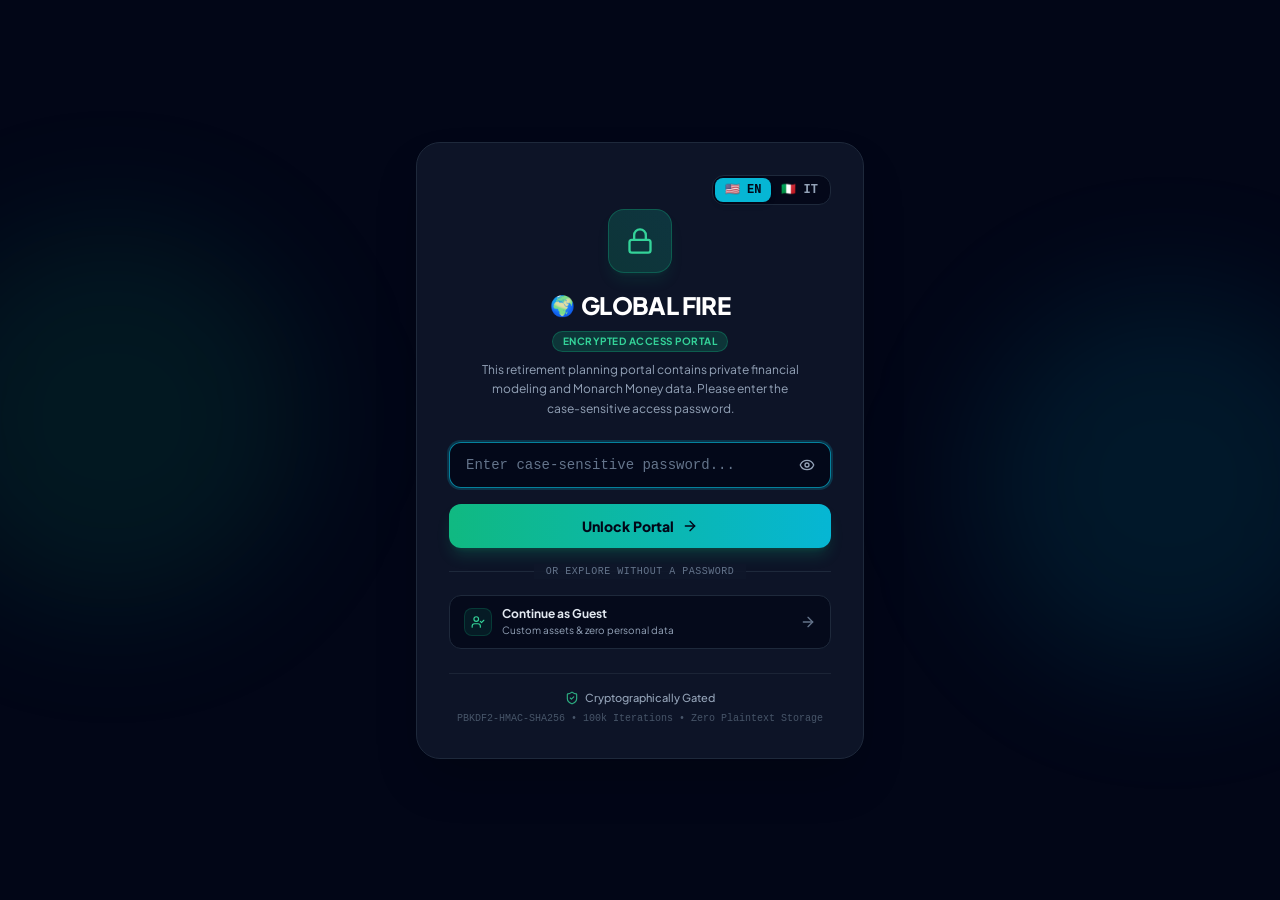
==== global-fire-planner/index.html @ 33c19754 "Deploy global-fire-planner/index.html via Antigravity" ====
<!doctype html>
<html lang="en" class="dark">
  <head>
    <meta charset="UTF-8" />
    <link rel="icon" type="image/svg+xml" href="data:image/svg+xml,<svg xmlns='http://www.w3.org/2000/svg' viewBox='0 0 100 100'><text y='.9em' font-size='90'>🌍</text></svg>" />
    <meta name="viewport" content="width=device-width, initial-scale=1.0" />
    <meta http-equiv="Cache-Control" content="no-cache, no-store, must-revalidate" />
    <meta http-equiv="Pragma" content="no-cache" />
    <meta http-equiv="Expires" content="0" />
    <title>Global FIRE | Planet-Wide Retirement Timelines</title>
    <link rel="preconnect" href="https://fonts.googleapis.com">
    <link rel="preconnect" href="https://fonts.gstatic.com" crossorigin>
    <link href="https://fonts.googleapis.com/css2?family=Plus+Jakarta+Sans:wght@300;400;500;600;700;800&family=JetBrains+Mono:wght@400;500;600;700&display=swap" rel="stylesheet">
    <script type="module" crossorigin src="./assets/index-DSMIREC6.js"></script>
    <link rel="stylesheet" crossorigin href="./assets/index-B-u3oQpK.css">
  </head>
  <body class="bg-slate-950 text-slate-100 min-h-screen selection:bg-emerald-500/30 selection:text-emerald-200">
    <div id="root"></div>
  </body>
</html>
---- global-fire-planner/assets/index-B-u3oQpK.css ----
*,:before,:after{--tw-border-spacing-x: 0;--tw-border-spacing-y: 0;--tw-translate-x: 0;--tw-translate-y: 0;--tw-rotate: 0;--tw-skew-x: 0;--tw-skew-y: 0;--tw-scale-x: 1;--tw-scale-y: 1;--tw-pan-x: ;--tw-pan-y: ;--tw-pinch-zoom: ;--tw-scroll-snap-strictness: proximity;--tw-gradient-from-position: ;--tw-gradient-via-position: ;--tw-gradient-to-position: ;--tw-ordinal: ;--tw-slashed-zero: ;--tw-numeric-figure: ;--tw-numeric-spacing: ;--tw-numeric-fraction: ;--tw-ring-inset: ;--tw-ring-offset-width: 0px;--tw-ring-offset-color: #fff;--tw-ring-color: rgb(59 130 246 / .5);--tw-ring-offset-shadow: 0 0 #0000;--tw-ring-shadow: 0 0 #0000;--tw-shadow: 0 0 #0000;--tw-shadow-colored: 0 0 #0000;--tw-blur: ;--tw-brightness: ;--tw-contrast: ;--tw-grayscale: ;--tw-hue-rotate: ;--tw-invert: ;--tw-saturate: ;--tw-sepia: ;--tw-drop-shadow: ;--tw-backdrop-blur: ;--tw-backdrop-brightness: ;--tw-backdrop-contrast: ;--tw-backdrop-grayscale: ;--tw-backdrop-hue-rotate: ;--tw-backdrop-invert: ;--tw-backdrop-opacity: ;--tw-backdrop-saturate: ;--tw-backdrop-sepia: ;--tw-contain-size: ;--tw-contain-layout: ;--tw-contain-paint: ;--tw-contain-style: }::backdrop{--tw-border-spacing-x: 0;--tw-border-spacing-y: 0;--tw-translate-x: 0;--tw-translate-y: 0;--tw-rotate: 0;--tw-skew-x: 0;--tw-skew-y: 0;--tw-scale-x: 1;--tw-scale-y: 1;--tw-pan-x: ;--tw-pan-y: ;--tw-pinch-zoom: ;--tw-scroll-snap-strictness: proximity;--tw-gradient-from-position: ;--tw-gradient-via-position: ;--tw-gradient-to-position: ;--tw-ordinal: ;--tw-slashed-zero: ;--tw-numeric-figure: ;--tw-numeric-spacing: ;--tw-numeric-fraction: ;--tw-ring-inset: ;--tw-ring-offset-width: 0px;--tw-ring-offset-color: #fff;--tw-ring-color: rgb(59 130 246 / .5);--tw-ring-offset-shadow: 0 0 #0000;--tw-ring-shadow: 0 0 #0000;--tw-shadow: 0 0 #0000;--tw-shadow-colored: 0 0 #0000;--tw-blur: ;--tw-brightness: ;--tw-contrast: ;--tw-grayscale: ;--tw-hue-rotate: ;--tw-invert: ;--tw-saturate: ;--tw-sepia: ;--tw-drop-shadow: ;--tw-backdrop-blur: ;--tw-backdrop-brightness: ;--tw-backdrop-contrast: ;--tw-backdrop-grayscale: ;--tw-backdrop-hue-rotate: ;--tw-backdrop-invert: ;--tw-backdrop-opacity: ;--tw-backdrop-saturate: ;--tw-backdrop-sepia: ;--tw-contain-size: ;--tw-contain-layout: ;--tw-contain-paint: ;--tw-contain-style: }*,:before,:after{box-sizing:border-box;border-width:0;border-style:solid;border-color:#e5e7eb}:before,:after{--tw-content: ""}html,:host{line-height:1.5;-webkit-text-size-adjust:100%;-moz-tab-size:4;-o-tab-size:4;tab-size:4;font-family:ui-sans-serif,system-ui,sans-serif,"Apple Color Emoji","Segoe UI Emoji",Segoe UI Symbol,"Noto Color Emoji";font-feature-settings:normal;font-variation-settings:normal;-webkit-tap-highlight-color:transparent}body{margin:0;line-height:inherit}hr{height:0;color:inherit;border-top-width:1px}abbr:where([title]){-webkit-text-decoration:underline dotted;text-decoration:underline dotted}h1,h2,h3,h4,h5,h6{font-size:inherit;font-weight:inherit}a{color:inherit;text-decoration:inherit}b,strong{font-weight:bolder}code,kbd,samp,pre{font-family:ui-monospace,SFMono-Regular,Menlo,Monaco,Consolas,Liberation Mono,Courier New,monospace;font-feature-settings:normal;font-variation-settings:normal;font-size:1em}small{font-size:80%}sub,sup{font-size:75%;line-height:0;position:relative;vertical-align:baseline}sub{bottom:-.25em}sup{top:-.5em}table{text-indent:0;border-color:inherit;border-collapse:collapse}button,input,optgroup,select,textarea{font-family:inherit;font-feature-settings:inherit;font-variation-settings:inherit;font-size:100%;font-weight:inherit;line-height:inherit;letter-spacing:inherit;color:inherit;margin:0;padding:0}button,select{text-transform:none}button,input:where([type=button]),input:where([type=reset]),input:where([type=submit]){-webkit-appearance:button;background-color:transparent;background-image:none}:-moz-focusring{outline:auto}:-moz-ui-invalid{box-shadow:none}progress{vertical-align:baseline}::-webkit-inner-spin-button,::-webkit-outer-spin-button{height:auto}[type=search]{-webkit-appearance:textfield;outline-offset:-2px}::-webkit-search-decoration{-webkit-appearance:none}::-webkit-file-upload-button{-webkit-appearance:button;font:inherit}summary{display:list-item}blockquote,dl,dd,h1,h2,h3,h4,h5,h6,hr,figure,p,pre{margin:0}fieldset{margin:0;padding:0}legend{padding:0}ol,ul,menu{list-style:none;margin:0;padding:0}dialog{padding:0}textarea{resize:vertical}input::-moz-placeholder,textarea::-moz-placeholder{opacity:1;color:#9ca3af}input::placeholder,textarea::placeholder{opacity:1;color:#9ca3af}button,[role=button]{cursor:pointer}:disabled{cursor:default}img,svg,video,canvas,audio,iframe,embed,object{display:block;vertical-align:middle}img,video{max-width:100%;height:auto}[hidden]:where(:not([hidden=until-found])){display:none}.sr-only{position:absolute;width:1px;height:1px;padding:0;margin:-1px;overflow:hidden;clip:rect(0,0,0,0);white-space:nowrap;border-width:0}.pointer-events-none{pointer-events:none}.visible{visibility:visible}.static{position:static}.fixed{position:fixed}.absolute{position:absolute}.relative{position:relative}.sticky{position:sticky}.inset-0{top:0;right:0;bottom:0;left:0}.-left-20{left:-5rem}.-right-16{right:-4rem}.-right-20{right:-5rem}.-right-24{right:-6rem}.-top-16{top:-4rem}.-top-24{top:-6rem}.bottom-1\/4{bottom:25%}.bottom-3{bottom:.75rem}.left-0{left:0}.left-3{left:.75rem}.left-3\.5{left:.875rem}.right-0{right:0}.right-3{right:.75rem}.top-0{top:0}.top-1\/2{top:50%}.top-1\/4{top:25%}.top-3{top:.75rem}.top-full{top:100%}.z-10{z-index:10}.z-20{z-index:20}.z-30{z-index:30}.z-40{z-index:40}.z-50{z-index:50}.mx-auto{margin-left:auto;margin-right:auto}.my-0\.5{margin-top:.125rem;margin-bottom:.125rem}.my-2{margin-top:.5rem;margin-bottom:.5rem}.my-4{margin-top:1rem;margin-bottom:1rem}.my-auto{margin-top:auto;margin-bottom:auto}.-mt-3{margin-top:-.75rem}.mb-1{margin-bottom:.25rem}.mb-1\.5{margin-bottom:.375rem}.mb-2{margin-bottom:.5rem}.mb-2\.5{margin-bottom:.625rem}.mb-3{margin-bottom:.75rem}.mb-4{margin-bottom:1rem}.mb-5{margin-bottom:1.25rem}.mb-6{margin-bottom:1.5rem}.ml-0{margin-left:0}.ml-1{margin-left:.25rem}.ml-1\.5{margin-left:.375rem}.ml-3{margin-left:.75rem}.ml-auto{margin-left:auto}.mr-0\.5{margin-right:.125rem}.mr-1{margin-right:.25rem}.mt-0\.5{margin-top:.125rem}.mt-1{margin-top:.25rem}.mt-1\.5{margin-top:.375rem}.mt-2{margin-top:.5rem}.mt-2\.5{margin-top:.625rem}.mt-3{margin-top:.75rem}.mt-4{margin-top:1rem}.mt-6{margin-top:1.5rem}.line-clamp-1{overflow:hidden;display:-webkit-box;-webkit-box-orient:vertical;-webkit-line-clamp:1}.line-clamp-2{overflow:hidden;display:-webkit-box;-webkit-box-orient:vertical;-webkit-line-clamp:2}.block{display:block}.inline-block{display:inline-block}.flex{display:flex}.inline-flex{display:inline-flex}.table{display:table}.grid{display:grid}.hidden{display:none}.aspect-\[1200\/630\]{aspect-ratio:1200/630}.h-16{height:4rem}.h-2{height:.5rem}.h-2\.5{height:.625rem}.h-3{height:.75rem}.h-3\.5{height:.875rem}.h-4{height:1rem}.h-48{height:12rem}.h-5{height:1.25rem}.h-6{height:1.5rem}.h-7{height:1.75rem}.h-72{height:18rem}.h-9{height:2.25rem}.h-96{height:24rem}.h-\[340px\]{height:340px}.h-full{height:100%}.h-px{height:1px}.max-h-\[500px\]{max-height:500px}.max-h-\[50vh\]{max-height:50vh}.max-h-\[640px\]{max-height:640px}.min-h-\[32px\]{min-height:32px}.min-h-\[36px\]{min-height:36px}.min-h-\[38px\]{min-height:38px}.min-h-\[48px\]{min-height:48px}.min-h-screen{min-height:100vh}.w-11{width:2.75rem}.w-16{width:4rem}.w-2{width:.5rem}.w-2\.5{width:.625rem}.w-20{width:5rem}.w-24{width:6rem}.w-3{width:.75rem}.w-3\.5{width:.875rem}.w-4{width:1rem}.w-48{width:12rem}.w-5{width:1.25rem}.w-7{width:1.75rem}.w-72{width:18rem}.w-9{width:2.25rem}.w-96{width:24rem}.w-full{width:100%}.min-w-0{min-width:0px}.min-w-\[170px\]{min-width:170px}.max-w-4xl{max-width:56rem}.max-w-7xl{max-width:80rem}.max-w-md{max-width:28rem}.max-w-xl{max-width:36rem}.max-w-xs{max-width:20rem}.flex-1{flex:1 1 0%}.shrink-0{flex-shrink:0}.-translate-x-1\/2{--tw-translate-x: -50%;transform:translate(var(--tw-translate-x),var(--tw-translate-y)) rotate(var(--tw-rotate)) skew(var(--tw-skew-x)) skewY(var(--tw-skew-y)) scaleX(var(--tw-scale-x)) scaleY(var(--tw-scale-y))}.-translate-y-1\/2{--tw-translate-y: -50%;transform:translate(var(--tw-translate-x),var(--tw-translate-y)) rotate(var(--tw-rotate)) skew(var(--tw-skew-x)) skewY(var(--tw-skew-y)) scaleX(var(--tw-scale-x)) scaleY(var(--tw-scale-y))}.-translate-y-full{--tw-translate-y: -100%;transform:translate(var(--tw-translate-x),var(--tw-translate-y)) rotate(var(--tw-rotate)) skew(var(--tw-skew-x)) skewY(var(--tw-skew-y)) scaleX(var(--tw-scale-x)) scaleY(var(--tw-scale-y))}.rotate-180{--tw-rotate: 180deg;transform:translate(var(--tw-translate-x),var(--tw-translate-y)) rotate(var(--tw-rotate)) skew(var(--tw-skew-x)) skewY(var(--tw-skew-y)) scaleX(var(--tw-scale-x)) scaleY(var(--tw-scale-y))}.rotate-45{--tw-rotate: 45deg;transform:translate(var(--tw-translate-x),var(--tw-translate-y)) rotate(var(--tw-rotate)) skew(var(--tw-skew-x)) skewY(var(--tw-skew-y)) scaleX(var(--tw-scale-x)) scaleY(var(--tw-scale-y))}.transform{transform:translate(var(--tw-translate-x),var(--tw-translate-y)) rotate(var(--tw-rotate)) skew(var(--tw-skew-x)) skewY(var(--tw-skew-y)) scaleX(var(--tw-scale-x)) scaleY(var(--tw-scale-y))}@keyframes pulse{50%{opacity:.5}}.animate-pulse{animation:pulse 2s cubic-bezier(.4,0,.6,1) infinite}@keyframes spin{to{transform:rotate(360deg)}}.animate-spin{animation:spin 1s linear infinite}.cursor-grab{cursor:grab}.cursor-pointer{cursor:pointer}.cursor-wait{cursor:wait}.touch-none{touch-action:none}.select-none{-webkit-user-select:none;-moz-user-select:none;user-select:none}.appearance-none{-webkit-appearance:none;-moz-appearance:none;appearance:none}.grid-cols-1{grid-template-columns:repeat(1,minmax(0,1fr))}.grid-cols-2{grid-template-columns:repeat(2,minmax(0,1fr))}.flex-col{flex-direction:column}.flex-wrap{flex-wrap:wrap}.items-start{align-items:flex-start}.items-center{align-items:center}.justify-end{justify-content:flex-end}.justify-center{justify-content:center}.justify-between{justify-content:space-between}.gap-0\.5{gap:.125rem}.gap-1{gap:.25rem}.gap-1\.5{gap:.375rem}.gap-2{gap:.5rem}.gap-2\.5{gap:.625rem}.gap-3{gap:.75rem}.gap-4{gap:1rem}.gap-x-1\.5{-moz-column-gap:.375rem;column-gap:.375rem}.gap-x-2{-moz-column-gap:.5rem;column-gap:.5rem}.gap-y-0\.5{row-gap:.125rem}.space-y-1>:not([hidden])~:not([hidden]){--tw-space-y-reverse: 0;margin-top:calc(.25rem * calc(1 - var(--tw-space-y-reverse)));margin-bottom:calc(.25rem * var(--tw-space-y-reverse))}.space-y-1\.5>:not([hidden])~:not([hidden]){--tw-space-y-reverse: 0;margin-top:calc(.375rem * calc(1 - var(--tw-space-y-reverse)));margin-bottom:calc(.375rem * var(--tw-space-y-reverse))}.space-y-2>:not([hidden])~:not([hidden]){--tw-space-y-reverse: 0;margin-top:calc(.5rem * calc(1 - var(--tw-space-y-reverse)));margin-bottom:calc(.5rem * var(--tw-space-y-reverse))}.space-y-2\.5>:not([hidden])~:not([hidden]){--tw-space-y-reverse: 0;margin-top:calc(.625rem * calc(1 - var(--tw-space-y-reverse)));margin-bottom:calc(.625rem * var(--tw-space-y-reverse))}.space-y-3>:not([hidden])~:not([hidden]){--tw-space-y-reverse: 0;margin-top:calc(.75rem * calc(1 - var(--tw-space-y-reverse)));margin-bottom:calc(.75rem * var(--tw-space-y-reverse))}.space-y-3\.5>:not([hidden])~:not([hidden]){--tw-space-y-reverse: 0;margin-top:calc(.875rem * calc(1 - var(--tw-space-y-reverse)));margin-bottom:calc(.875rem * var(--tw-space-y-reverse))}.space-y-4>:not([hidden])~:not([hidden]){--tw-space-y-reverse: 0;margin-top:calc(1rem * calc(1 - var(--tw-space-y-reverse)));margin-bottom:calc(1rem * var(--tw-space-y-reverse))}.space-y-5>:not([hidden])~:not([hidden]){--tw-space-y-reverse: 0;margin-top:calc(1.25rem * calc(1 - var(--tw-space-y-reverse)));margin-bottom:calc(1.25rem * var(--tw-space-y-reverse))}.divide-y>:not([hidden])~:not([hidden]){--tw-divide-y-reverse: 0;border-top-width:calc(1px * calc(1 - var(--tw-divide-y-reverse)));border-bottom-width:calc(1px * var(--tw-divide-y-reverse))}.divide-slate-800\/40>:not([hidden])~:not([hidden]){border-color:#1e293b66}.divide-slate-800\/60>:not([hidden])~:not([hidden]){border-color:#1e293b99}.self-start{align-self:flex-start}.self-end{align-self:flex-end}.self-stretch{align-self:stretch}.overflow-hidden{overflow:hidden}.overflow-x-auto{overflow-x:auto}.overflow-y-auto{overflow-y:auto}.truncate{overflow:hidden;text-overflow:ellipsis;white-space:nowrap}.whitespace-nowrap{white-space:nowrap}.rounded{border-radius:.25rem}.rounded-2xl{border-radius:1rem}.rounded-3xl{border-radius:1.5rem}.rounded-full{border-radius:9999px}.rounded-lg{border-radius:.5rem}.rounded-md{border-radius:.375rem}.rounded-xl{border-radius:.75rem}.border{border-width:1px}.border-2{border-width:2px}.border-b{border-bottom-width:1px}.border-l-4{border-left-width:4px}.border-t{border-top-width:1px}.border-amber-500{--tw-border-opacity: 1;border-color:rgb(245 158 11 / var(--tw-border-opacity, 1))}.border-amber-500\/20{border-color:#f59e0b33}.border-amber-500\/30{border-color:#f59e0b4d}.border-amber-500\/40{border-color:#f59e0b66}.border-cyan-400{--tw-border-opacity: 1;border-color:rgb(34 211 238 / var(--tw-border-opacity, 1))}.border-cyan-500{--tw-border-opacity: 1;border-color:rgb(6 182 212 / var(--tw-border-opacity, 1))}.border-cyan-500\/20{border-color:#06b6d433}.border-cyan-500\/30{border-color:#06b6d44d}.border-cyan-500\/40{border-color:#06b6d466}.border-emerald-400{--tw-border-opacity: 1;border-color:rgb(52 211 153 / var(--tw-border-opacity, 1))}.border-emerald-500{--tw-border-opacity: 1;border-color:rgb(16 185 129 / var(--tw-border-opacity, 1))}.border-emerald-500\/20{border-color:#10b98133}.border-emerald-500\/30{border-color:#10b9814d}.border-emerald-500\/40{border-color:#10b98166}.border-emerald-500\/60{border-color:#10b98199}.border-purple-500\/30{border-color:#a855f74d}.border-purple-500\/40{border-color:#a855f766}.border-rose-500\/20{border-color:#f43f5e33}.border-rose-500\/80{border-color:#f43f5ecc}.border-slate-700{--tw-border-opacity: 1;border-color:rgb(51 65 85 / var(--tw-border-opacity, 1))}.border-slate-700\/60{border-color:#33415599}.border-slate-700\/70{border-color:#334155b3}.border-slate-700\/80{border-color:#334155cc}.border-slate-800{--tw-border-opacity: 1;border-color:rgb(30 41 59 / var(--tw-border-opacity, 1))}.border-slate-800\/40{border-color:#1e293b66}.border-slate-800\/60{border-color:#1e293b99}.border-slate-800\/70{border-color:#1e293bb3}.border-slate-800\/80{border-color:#1e293bcc}.border-slate-800\/90{border-color:#1e293be6}.border-white{--tw-border-opacity: 1;border-color:rgb(255 255 255 / var(--tw-border-opacity, 1))}.border-white\/10{border-color:#ffffff1a}.bg-amber-400{--tw-bg-opacity: 1;background-color:rgb(251 191 36 / var(--tw-bg-opacity, 1))}.bg-amber-500{--tw-bg-opacity: 1;background-color:rgb(245 158 11 / var(--tw-bg-opacity, 1))}.bg-amber-500\/10{background-color:#f59e0b1a}.bg-amber-500\/20{background-color:#f59e0b33}.bg-black\/80{background-color:#000c}.bg-cyan-500{--tw-bg-opacity: 1;background-color:rgb(6 182 212 / var(--tw-bg-opacity, 1))}.bg-cyan-500\/10{background-color:#06b6d41a}.bg-cyan-500\/20{background-color:#06b6d433}.bg-cyan-950\/30{background-color:#0833444d}.bg-emerald-400{--tw-bg-opacity: 1;background-color:rgb(52 211 153 / var(--tw-bg-opacity, 1))}.bg-emerald-500{--tw-bg-opacity: 1;background-color:rgb(16 185 129 / var(--tw-bg-opacity, 1))}.bg-emerald-500\/10{background-color:#10b9811a}.bg-emerald-500\/15{background-color:#10b98126}.bg-emerald-500\/20{background-color:#10b98133}.bg-emerald-500\/25{background-color:#10b98140}.bg-emerald-950\/30{background-color:#022c224d}.bg-emerald-950\/40{background-color:#022c2266}.bg-purple-500{--tw-bg-opacity: 1;background-color:rgb(168 85 247 / var(--tw-bg-opacity, 1))}.bg-purple-500\/10{background-color:#a855f71a}.bg-purple-500\/20{background-color:#a855f733}.bg-purple-950\/30{background-color:#3b07644d}.bg-rose-500\/10{background-color:#f43f5e1a}.bg-rose-500\/20{background-color:#f43f5e33}.bg-sky-500{--tw-bg-opacity: 1;background-color:rgb(14 165 233 / var(--tw-bg-opacity, 1))}.bg-slate-800{--tw-bg-opacity: 1;background-color:rgb(30 41 59 / var(--tw-bg-opacity, 1))}.bg-slate-800\/80{background-color:#1e293bcc}.bg-slate-800\/90{background-color:#1e293be6}.bg-slate-800\/95{background-color:#1e293bf2}.bg-slate-900{--tw-bg-opacity: 1;background-color:rgb(15 23 42 / var(--tw-bg-opacity, 1))}.bg-slate-900\/60{background-color:#0f172a99}.bg-slate-900\/80{background-color:#0f172acc}.bg-slate-900\/85{background-color:#0f172ad9}.bg-slate-900\/90{background-color:#0f172ae6}.bg-slate-900\/95{background-color:#0f172af2}.bg-slate-950{--tw-bg-opacity: 1;background-color:rgb(2 6 23 / var(--tw-bg-opacity, 1))}.bg-slate-950\/40{background-color:#02061766}.bg-slate-950\/50{background-color:#02061780}.bg-slate-950\/60{background-color:#02061799}.bg-slate-950\/70{background-color:#020617b3}.bg-slate-950\/80{background-color:#020617cc}.bg-slate-950\/85{background-color:#020617d9}.bg-slate-950\/90{background-color:#020617e6}.bg-slate-950\/95{background-color:#020617f2}.bg-transparent{background-color:transparent}.bg-\[radial-gradient\(\#38bdf8_1px\,transparent_1px\)\]{background-image:radial-gradient(#38bdf8 1px,transparent 1px)}.bg-gradient-to-r{background-image:linear-gradient(to right,var(--tw-gradient-stops))}.bg-gradient-to-tr{background-image:linear-gradient(to top right,var(--tw-gradient-stops))}.from-emerald-500{--tw-gradient-from: #10b981 var(--tw-gradient-from-position);--tw-gradient-to: rgb(16 185 129 / 0) var(--tw-gradient-to-position);--tw-gradient-stops: var(--tw-gradient-from), var(--tw-gradient-to)}.from-emerald-500\/15{--tw-gradient-from: rgb(16 185 129 / .15) var(--tw-gradient-from-position);--tw-gradient-to: rgb(16 185 129 / 0) var(--tw-gradient-to-position);--tw-gradient-stops: var(--tw-gradient-from), var(--tw-gradient-to)}.from-emerald-500\/20{--tw-gradient-from: rgb(16 185 129 / .2) var(--tw-gradient-from-position);--tw-gradient-to: rgb(16 185 129 / 0) var(--tw-gradient-to-position);--tw-gradient-stops: var(--tw-gradient-from), var(--tw-gradient-to)}.from-emerald-950\/60{--tw-gradient-from: rgb(2 44 34 / .6) var(--tw-gradient-from-position);--tw-gradient-to: rgb(2 44 34 / 0) var(--tw-gradient-to-position);--tw-gradient-stops: var(--tw-gradient-from), var(--tw-gradient-to)}.via-slate-900{--tw-gradient-to: rgb(15 23 42 / 0) var(--tw-gradient-to-position);--tw-gradient-stops: var(--tw-gradient-from), #0f172a var(--tw-gradient-via-position), var(--tw-gradient-to)}.to-cyan-500{--tw-gradient-to: #06b6d4 var(--tw-gradient-to-position)}.to-cyan-500\/15{--tw-gradient-to: rgb(6 182 212 / .15) var(--tw-gradient-to-position)}.to-cyan-950\/40{--tw-gradient-to: rgb(8 51 68 / .4) var(--tw-gradient-to-position)}.to-teal-400{--tw-gradient-to: #2dd4bf var(--tw-gradient-to-position)}.to-teal-500\/20{--tw-gradient-to: rgb(20 184 166 / .2) var(--tw-gradient-to-position)}.object-contain{-o-object-fit:contain;object-fit:contain}.p-0\.5{padding:.125rem}.p-1{padding:.25rem}.p-1\.5{padding:.375rem}.p-2{padding:.5rem}.p-2\.5{padding:.625rem}.p-3{padding:.75rem}.p-3\.5{padding:.875rem}.p-4{padding:1rem}.p-6{padding:1.5rem}.px-0\.5{padding-left:.125rem;padding-right:.125rem}.px-1\.5{padding-left:.375rem;padding-right:.375rem}.px-2{padding-left:.5rem;padding-right:.5rem}.px-2\.5{padding-left:.625rem;padding-right:.625rem}.px-3{padding-left:.75rem;padding-right:.75rem}.px-3\.5{padding-left:.875rem;padding-right:.875rem}.px-4{padding-left:1rem;padding-right:1rem}.px-5{padding-left:1.25rem;padding-right:1.25rem}.py-0\.5{padding-top:.125rem;padding-bottom:.125rem}.py-1{padding-top:.25rem;padding-bottom:.25rem}.py-1\.5{padding-top:.375rem;padding-bottom:.375rem}.py-2{padding-top:.5rem;padding-bottom:.5rem}.py-2\.5{padding-top:.625rem;padding-bottom:.625rem}.py-3{padding-top:.75rem;padding-bottom:.75rem}.py-4{padding-top:1rem;padding-bottom:1rem}.py-5{padding-top:1.25rem;padding-bottom:1.25rem}.pb-1{padding-bottom:.25rem}.pb-2{padding-bottom:.5rem}.pb-24{padding-bottom:6rem}.pb-3{padding-bottom:.75rem}.pb-4{padding-bottom:1rem}.pl-11{padding-left:2.75rem}.pl-9{padding-left:2.25rem}.pr-1{padding-right:.25rem}.pr-11{padding-right:2.75rem}.pr-2{padding-right:.5rem}.pr-20{padding-right:5rem}.pr-3{padding-right:.75rem}.pt-0\.5{padding-top:.125rem}.pt-1{padding-top:.25rem}.pt-1\.5{padding-top:.375rem}.pt-2{padding-top:.5rem}.pt-3{padding-top:.75rem}.pt-4{padding-top:1rem}.text-left{text-align:left}.text-center{text-align:center}.text-right{text-align:right}.font-mono{font-family:ui-monospace,SFMono-Regular,Menlo,Monaco,Consolas,Liberation Mono,Courier New,monospace}.font-sans{font-family:ui-sans-serif,system-ui,sans-serif,"Apple Color Emoji","Segoe UI Emoji",Segoe UI Symbol,"Noto Color Emoji"}.text-3xl{font-size:1.875rem;line-height:2.25rem}.text-\[10px\]{font-size:10px}.text-\[11px\]{font-size:11px}.text-\[9px\]{font-size:9px}.text-base{font-size:1rem;line-height:1.5rem}.text-lg{font-size:1.125rem;line-height:1.75rem}.text-sm{font-size:.875rem;line-height:1.25rem}.text-xl{font-size:1.25rem;line-height:1.75rem}.text-xs{font-size:.75rem;line-height:1rem}.font-black{font-weight:900}.font-bold{font-weight:700}.font-extrabold{font-weight:800}.font-medium{font-weight:500}.font-normal{font-weight:400}.font-semibold{font-weight:600}.uppercase{text-transform:uppercase}.lowercase{text-transform:lowercase}.capitalize{text-transform:capitalize}.leading-relaxed{line-height:1.625}.leading-tight{line-height:1.25}.tracking-tight{letter-spacing:-.025em}.tracking-wider{letter-spacing:.05em}.text-amber-300{--tw-text-opacity: 1;color:rgb(252 211 77 / var(--tw-text-opacity, 1))}.text-amber-400{--tw-text-opacity: 1;color:rgb(251 191 36 / var(--tw-text-opacity, 1))}.text-cyan-300{--tw-text-opacity: 1;color:rgb(103 232 249 / var(--tw-text-opacity, 1))}.text-cyan-400{--tw-text-opacity: 1;color:rgb(34 211 238 / var(--tw-text-opacity, 1))}.text-emerald-300{--tw-text-opacity: 1;color:rgb(110 231 183 / var(--tw-text-opacity, 1))}.text-emerald-400{--tw-text-opacity: 1;color:rgb(52 211 153 / var(--tw-text-opacity, 1))}.text-emerald-400\/80{color:#34d399cc}.text-emerald-400\/90{color:#34d399e6}.text-indigo-400{--tw-text-opacity: 1;color:rgb(129 140 248 / var(--tw-text-opacity, 1))}.text-pink-400{--tw-text-opacity: 1;color:rgb(244 114 182 / var(--tw-text-opacity, 1))}.text-purple-300{--tw-text-opacity: 1;color:rgb(216 180 254 / var(--tw-text-opacity, 1))}.text-purple-400{--tw-text-opacity: 1;color:rgb(192 132 252 / var(--tw-text-opacity, 1))}.text-rose-400{--tw-text-opacity: 1;color:rgb(251 113 133 / var(--tw-text-opacity, 1))}.text-sky-400{--tw-text-opacity: 1;color:rgb(56 189 248 / var(--tw-text-opacity, 1))}.text-slate-100{--tw-text-opacity: 1;color:rgb(241 245 249 / var(--tw-text-opacity, 1))}.text-slate-200{--tw-text-opacity: 1;color:rgb(226 232 240 / var(--tw-text-opacity, 1))}.text-slate-300{--tw-text-opacity: 1;color:rgb(203 213 225 / var(--tw-text-opacity, 1))}.text-slate-400{--tw-text-opacity: 1;color:rgb(148 163 184 / var(--tw-text-opacity, 1))}.text-slate-500{--tw-text-opacity: 1;color:rgb(100 116 139 / var(--tw-text-opacity, 1))}.text-slate-600{--tw-text-opacity: 1;color:rgb(71 85 105 / var(--tw-text-opacity, 1))}.text-slate-950{--tw-text-opacity: 1;color:rgb(2 6 23 / var(--tw-text-opacity, 1))}.text-teal-400{--tw-text-opacity: 1;color:rgb(45 212 191 / var(--tw-text-opacity, 1))}.text-white{--tw-text-opacity: 1;color:rgb(255 255 255 / var(--tw-text-opacity, 1))}.antialiased{-webkit-font-smoothing:antialiased;-moz-osx-font-smoothing:grayscale}.placeholder-slate-400::-moz-placeholder{--tw-placeholder-opacity: 1;color:rgb(148 163 184 / var(--tw-placeholder-opacity, 1))}.placeholder-slate-400::placeholder{--tw-placeholder-opacity: 1;color:rgb(148 163 184 / var(--tw-placeholder-opacity, 1))}.placeholder-slate-500::-moz-placeholder{--tw-placeholder-opacity: 1;color:rgb(100 116 139 / var(--tw-placeholder-opacity, 1))}.placeholder-slate-500::placeholder{--tw-placeholder-opacity: 1;color:rgb(100 116 139 / var(--tw-placeholder-opacity, 1))}.accent-amber-500{accent-color:#f59e0b}.accent-cyan-500{accent-color:#06b6d4}.accent-emerald-500{accent-color:#10b981}.accent-purple-500{accent-color:#a855f7}.opacity-10{opacity:.1}.opacity-15{opacity:.15}.opacity-20{opacity:.2}.opacity-70{opacity:.7}.opacity-75{opacity:.75}.opacity-80{opacity:.8}.shadow-2xl{--tw-shadow: 0 25px 50px -12px rgb(0 0 0 / .25);--tw-shadow-colored: 0 25px 50px -12px var(--tw-shadow-color);box-shadow:var(--tw-ring-offset-shadow, 0 0 #0000),var(--tw-ring-shadow, 0 0 #0000),var(--tw-shadow)}.shadow-inner{--tw-shadow: inset 0 2px 4px 0 rgb(0 0 0 / .05);--tw-shadow-colored: inset 0 2px 4px 0 var(--tw-shadow-color);box-shadow:var(--tw-ring-offset-shadow, 0 0 #0000),var(--tw-ring-shadow, 0 0 #0000),var(--tw-shadow)}.shadow-lg{--tw-shadow: 0 10px 15px -3px rgb(0 0 0 / .1), 0 4px 6px -4px rgb(0 0 0 / .1);--tw-shadow-colored: 0 10px 15px -3px var(--tw-shadow-color), 0 4px 6px -4px var(--tw-shadow-color);box-shadow:var(--tw-ring-offset-shadow, 0 0 #0000),var(--tw-ring-shadow, 0 0 #0000),var(--tw-shadow)}.shadow-md{--tw-shadow: 0 4px 6px -1px rgb(0 0 0 / .1), 0 2px 4px -2px rgb(0 0 0 / .1);--tw-shadow-colored: 0 4px 6px -1px var(--tw-shadow-color), 0 2px 4px -2px var(--tw-shadow-color);box-shadow:var(--tw-ring-offset-shadow, 0 0 #0000),var(--tw-ring-shadow, 0 0 #0000),var(--tw-shadow)}.shadow-sm{--tw-shadow: 0 1px 2px 0 rgb(0 0 0 / .05);--tw-shadow-colored: 0 1px 2px 0 var(--tw-shadow-color);box-shadow:var(--tw-ring-offset-shadow, 0 0 #0000),var(--tw-ring-shadow, 0 0 #0000),var(--tw-shadow)}.shadow-xl{--tw-shadow: 0 20px 25px -5px rgb(0 0 0 / .1), 0 8px 10px -6px rgb(0 0 0 / .1);--tw-shadow-colored: 0 20px 25px -5px var(--tw-shadow-color), 0 8px 10px -6px var(--tw-shadow-color);box-shadow:var(--tw-ring-offset-shadow, 0 0 #0000),var(--tw-ring-shadow, 0 0 #0000),var(--tw-shadow)}.shadow-amber-500\/20{--tw-shadow-color: rgb(245 158 11 / .2);--tw-shadow: var(--tw-shadow-colored)}.shadow-cyan-500\/20{--tw-shadow-color: rgb(6 182 212 / .2);--tw-shadow: var(--tw-shadow-colored)}.shadow-emerald-500\/10{--tw-shadow-color: rgb(16 185 129 / .1);--tw-shadow: var(--tw-shadow-colored)}.shadow-emerald-500\/20{--tw-shadow-color: rgb(16 185 129 / .2);--tw-shadow: var(--tw-shadow-colored)}.shadow-purple-500\/20{--tw-shadow-color: rgb(168 85 247 / .2);--tw-shadow: var(--tw-shadow-colored)}.shadow-sky-500\/20{--tw-shadow-color: rgb(14 165 233 / .2);--tw-shadow: var(--tw-shadow-colored)}.ring-1{--tw-ring-offset-shadow: var(--tw-ring-inset) 0 0 0 var(--tw-ring-offset-width) var(--tw-ring-offset-color);--tw-ring-shadow: var(--tw-ring-inset) 0 0 0 calc(1px + var(--tw-ring-offset-width)) var(--tw-ring-color);box-shadow:var(--tw-ring-offset-shadow),var(--tw-ring-shadow),var(--tw-shadow, 0 0 #0000)}.ring-2{--tw-ring-offset-shadow: var(--tw-ring-inset) 0 0 0 var(--tw-ring-offset-width) var(--tw-ring-offset-color);--tw-ring-shadow: var(--tw-ring-inset) 0 0 0 calc(2px + var(--tw-ring-offset-width)) var(--tw-ring-color);box-shadow:var(--tw-ring-offset-shadow),var(--tw-ring-shadow),var(--tw-shadow, 0 0 #0000)}.ring-amber-400{--tw-ring-opacity: 1;--tw-ring-color: rgb(251 191 36 / var(--tw-ring-opacity, 1))}.ring-amber-500\/50{--tw-ring-color: rgb(245 158 11 / .5)}.ring-cyan-500\/30{--tw-ring-color: rgb(6 182 212 / .3)}.ring-cyan-500\/40{--tw-ring-color: rgb(6 182 212 / .4)}.ring-emerald-500\/30{--tw-ring-color: rgb(16 185 129 / .3)}.ring-emerald-500\/40{--tw-ring-color: rgb(16 185 129 / .4)}.ring-rose-500\/20{--tw-ring-color: rgb(244 63 94 / .2)}.ring-slate-800{--tw-ring-opacity: 1;--tw-ring-color: rgb(30 41 59 / var(--tw-ring-opacity, 1))}.blur{--tw-blur: blur(8px);filter:var(--tw-blur) var(--tw-brightness) var(--tw-contrast) var(--tw-grayscale) var(--tw-hue-rotate) var(--tw-invert) var(--tw-saturate) var(--tw-sepia) var(--tw-drop-shadow)}.blur-3xl{--tw-blur: blur(64px);filter:var(--tw-blur) var(--tw-brightness) var(--tw-contrast) var(--tw-grayscale) var(--tw-hue-rotate) var(--tw-invert) var(--tw-saturate) var(--tw-sepia) var(--tw-drop-shadow)}.filter{filter:var(--tw-blur) var(--tw-brightness) var(--tw-contrast) var(--tw-grayscale) var(--tw-hue-rotate) var(--tw-invert) var(--tw-saturate) var(--tw-sepia) var(--tw-drop-shadow)}.backdrop-blur-2xl{--tw-backdrop-blur: blur(40px);-webkit-backdrop-filter:var(--tw-backdrop-blur) var(--tw-backdrop-brightness) var(--tw-backdrop-contrast) var(--tw-backdrop-grayscale) var(--tw-backdrop-hue-rotate) var(--tw-backdrop-invert) var(--tw-backdrop-opacity) var(--tw-backdrop-saturate) var(--tw-backdrop-sepia);backdrop-filter:var(--tw-backdrop-blur) var(--tw-backdrop-brightness) var(--tw-backdrop-contrast) var(--tw-backdrop-grayscale) var(--tw-backdrop-hue-rotate) var(--tw-backdrop-invert) var(--tw-backdrop-opacity) var(--tw-backdrop-saturate) var(--tw-backdrop-sepia)}.backdrop-blur-md{--tw-backdrop-blur: blur(12px);-webkit-backdrop-filter:var(--tw-backdrop-blur) var(--tw-backdrop-brightness) var(--tw-backdrop-contrast) var(--tw-backdrop-grayscale) var(--tw-backdrop-hue-rotate) var(--tw-backdrop-invert) var(--tw-backdrop-opacity) var(--tw-backdrop-saturate) var(--tw-backdrop-sepia);backdrop-filter:var(--tw-backdrop-blur) var(--tw-backdrop-brightness) var(--tw-backdrop-contrast) var(--tw-backdrop-grayscale) var(--tw-backdrop-hue-rotate) var(--tw-backdrop-invert) var(--tw-backdrop-opacity) var(--tw-backdrop-saturate) var(--tw-backdrop-sepia)}.backdrop-blur-xl{--tw-backdrop-blur: blur(24px);-webkit-backdrop-filter:var(--tw-backdrop-blur) var(--tw-backdrop-brightness) var(--tw-backdrop-contrast) var(--tw-backdrop-grayscale) var(--tw-backdrop-hue-rotate) var(--tw-backdrop-invert) var(--tw-backdrop-opacity) var(--tw-backdrop-saturate) var(--tw-backdrop-sepia);backdrop-filter:var(--tw-backdrop-blur) var(--tw-backdrop-brightness) var(--tw-backdrop-contrast) var(--tw-backdrop-grayscale) var(--tw-backdrop-hue-rotate) var(--tw-backdrop-invert) var(--tw-backdrop-opacity) var(--tw-backdrop-saturate) var(--tw-backdrop-sepia)}.transition{transition-property:color,background-color,border-color,text-decoration-color,fill,stroke,opacity,box-shadow,transform,filter,backdrop-filter;transition-timing-function:cubic-bezier(.4,0,.2,1);transition-duration:.15s}.transition-all{transition-property:all;transition-timing-function:cubic-bezier(.4,0,.2,1);transition-duration:.15s}.transition-colors{transition-property:color,background-color,border-color,text-decoration-color,fill,stroke;transition-timing-function:cubic-bezier(.4,0,.2,1);transition-duration:.15s}.transition-opacity{transition-property:opacity;transition-timing-function:cubic-bezier(.4,0,.2,1);transition-duration:.15s}.transition-transform{transition-property:transform;transition-timing-function:cubic-bezier(.4,0,.2,1);transition-duration:.15s}.duration-100{transition-duration:.1s}.duration-150{transition-duration:.15s}.duration-200{transition-duration:.2s}.duration-300{transition-duration:.3s}.duration-500{transition-duration:.5s}.duration-700{transition-duration:.7s}.no-scrollbar::-webkit-scrollbar{display:none}.no-scrollbar{-ms-overflow-style:none;scrollbar-width:none}.\[background-size\:24px_24px\]{background-size:24px 24px}body{font-family:Plus Jakarta Sans,system-ui,-apple-system,sans-serif;background-color:#030712;color:#f8fafc;overflow-x:hidden;-webkit-tap-highlight-color:transparent}code,kbd,samp,pre{font-family:JetBrains Mono,monospace}::-webkit-scrollbar{width:6px;height:6px}::-webkit-scrollbar-track{background:#090d16}::-webkit-scrollbar-thumb{background:#1e293b;border-radius:4px}::-webkit-scrollbar-thumb:hover{background:#334155}input[type=range]{-webkit-appearance:none;-moz-appearance:none;appearance:none;touch-action:pan-y;background-color:#1e293b;border-radius:9999px;outline:none}input[type=range]::-webkit-slider-thumb{-webkit-appearance:none;-moz-appearance:none;appearance:none;width:24px;height:24px;border-radius:50%;background-color:#fff!important;border:3px solid #10b981!important;box-shadow:0 2px 8px #000000b3,0 0 0 2px #fff9!important;cursor:grab;-webkit-transition:transform .15s ease,box-shadow .15s ease;transition:transform .15s ease,box-shadow .15s ease}input[type=range]::-webkit-slider-thumb:active{cursor:grabbing;transform:scale(1.15);box-shadow:0 0 0 6px #10b98166,0 3px 12px #000c!important}input[type=range]::-moz-range-thumb{width:24px;height:24px;border-radius:50%;background-color:#fff!important;border:3px solid #10b981!important;box-shadow:0 2px 8px #000000b3,0 0 0 2px #fff9!important;cursor:grab;-moz-transition:transform .15s ease,box-shadow .15s ease;transition:transform .15s ease,box-shadow .15s ease}input[type=range]::-moz-range-thumb:active{cursor:grabbing;transform:scale(1.15);box-shadow:0 0 0 6px #10b98166,0 3px 12px #000c!important}.comfort-slider::-webkit-slider-thumb{width:28px!important;height:28px!important;border-radius:50%!important;background-color:#fff!important;border:4px solid var(--thumb-color, #10b981)!important;box-shadow:0 2px 10px #000c,0 0 0 3px #ffffffe6!important;cursor:grab!important;-webkit-transition:transform .15s ease,box-shadow .15s ease,border-color .15s ease!important;transition:transform .15s ease,box-shadow .15s ease,border-color .15s ease!important}.comfort-slider::-webkit-slider-thumb:active{cursor:grabbing!important;transform:scale(1.2)!important;box-shadow:0 0 0 8px #ffffff59,0 4px 16px #000000e6!important}.comfort-slider::-moz-range-thumb{width:28px!important;height:28px!important;border-radius:50%!important;background-color:#fff!important;border:4px solid var(--thumb-color, #10b981)!important;box-shadow:0 2px 10px #000c,0 0 0 3px #ffffffe6!important;cursor:grab!important;-moz-transition:transform .15s ease,box-shadow .15s ease,border-color .15s ease!important;transition:transform .15s ease,box-shadow .15s ease,border-color .15s ease!important}.comfort-slider::-moz-range-thumb:active{cursor:grabbing!important;transform:scale(1.2)!important;box-shadow:0 0 0 8px #ffffff59,0 4px 16px #000000e6!important}.selection\:bg-emerald-500\/30 *::-moz-selection{background-color:#10b9814d}.selection\:bg-emerald-500\/30 *::selection{background-color:#10b9814d}.selection\:text-emerald-200 *::-moz-selection{--tw-text-opacity: 1;color:rgb(167 243 208 / var(--tw-text-opacity, 1))}.selection\:text-emerald-200 *::selection{--tw-text-opacity: 1;color:rgb(167 243 208 / var(--tw-text-opacity, 1))}.selection\:bg-emerald-500\/30::-moz-selection{background-color:#10b9814d}.selection\:bg-emerald-500\/30::selection{background-color:#10b9814d}.selection\:text-emerald-200::-moz-selection{--tw-text-opacity: 1;color:rgb(167 243 208 / var(--tw-text-opacity, 1))}.selection\:text-emerald-200::selection{--tw-text-opacity: 1;color:rgb(167 243 208 / var(--tw-text-opacity, 1))}.after\:absolute:after{content:var(--tw-content);position:absolute}.after\:left-\[2px\]:after{content:var(--tw-content);left:2px}.after\:top-\[2px\]:after{content:var(--tw-content);top:2px}.after\:h-5:after{content:var(--tw-content);height:1.25rem}.after\:w-5:after{content:var(--tw-content);width:1.25rem}.after\:rounded-full:after{content:var(--tw-content);border-radius:9999px}.after\:border:after{content:var(--tw-content);border-width:1px}.after\:border-slate-300:after{content:var(--tw-content);--tw-border-opacity: 1;border-color:rgb(203 213 225 / var(--tw-border-opacity, 1))}.after\:bg-white:after{content:var(--tw-content);--tw-bg-opacity: 1;background-color:rgb(255 255 255 / var(--tw-bg-opacity, 1))}.after\:transition-all:after{content:var(--tw-content);transition-property:all;transition-timing-function:cubic-bezier(.4,0,.2,1);transition-duration:.15s}.after\:content-\[\'\'\]:after{--tw-content: "";content:var(--tw-content)}.last\:border-0:last-child{border-width:0px}.hover\:border-emerald-500\/60:hover{border-color:#10b98199}.hover\:border-rose-500\/40:hover{border-color:#f43f5e66}.hover\:border-slate-700:hover{--tw-border-opacity: 1;border-color:rgb(51 65 85 / var(--tw-border-opacity, 1))}.hover\:bg-cyan-500\/30:hover{background-color:#06b6d44d}.hover\:bg-emerald-500:hover{--tw-bg-opacity: 1;background-color:rgb(16 185 129 / var(--tw-bg-opacity, 1))}.hover\:bg-slate-700:hover{--tw-bg-opacity: 1;background-color:rgb(51 65 85 / var(--tw-bg-opacity, 1))}.hover\:bg-slate-800:hover{--tw-bg-opacity: 1;background-color:rgb(30 41 59 / var(--tw-bg-opacity, 1))}.hover\:bg-slate-800\/40:hover{background-color:#1e293b66}.hover\:bg-slate-800\/60:hover{background-color:#1e293b99}.hover\:bg-slate-800\/80:hover{background-color:#1e293bcc}.hover\:bg-slate-900\/60:hover{background-color:#0f172a99}.hover\:bg-slate-900\/80:hover{background-color:#0f172acc}.hover\:from-emerald-400:hover{--tw-gradient-from: #34d399 var(--tw-gradient-from-position);--tw-gradient-to: rgb(52 211 153 / 0) var(--tw-gradient-to-position);--tw-gradient-stops: var(--tw-gradient-from), var(--tw-gradient-to)}.hover\:from-emerald-500\/25:hover{--tw-gradient-from: rgb(16 185 129 / .25) var(--tw-gradient-from-position);--tw-gradient-to: rgb(16 185 129 / 0) var(--tw-gradient-to-position);--tw-gradient-stops: var(--tw-gradient-from), var(--tw-gradient-to)}.hover\:to-cyan-400:hover{--tw-gradient-to: #22d3ee var(--tw-gradient-to-position)}.hover\:to-cyan-500\/25:hover{--tw-gradient-to: rgb(6 182 212 / .25) var(--tw-gradient-to-position)}.hover\:text-amber-300:hover{--tw-text-opacity: 1;color:rgb(252 211 77 / var(--tw-text-opacity, 1))}.hover\:text-cyan-300:hover{--tw-text-opacity: 1;color:rgb(103 232 249 / var(--tw-text-opacity, 1))}.hover\:text-emerald-400:hover{--tw-text-opacity: 1;color:rgb(52 211 153 / var(--tw-text-opacity, 1))}.hover\:text-rose-400:hover{--tw-text-opacity: 1;color:rgb(251 113 133 / var(--tw-text-opacity, 1))}.hover\:text-slate-200:hover{--tw-text-opacity: 1;color:rgb(226 232 240 / var(--tw-text-opacity, 1))}.hover\:text-slate-950:hover{--tw-text-opacity: 1;color:rgb(2 6 23 / var(--tw-text-opacity, 1))}.hover\:text-white:hover{--tw-text-opacity: 1;color:rgb(255 255 255 / var(--tw-text-opacity, 1))}.hover\:opacity-90:hover{opacity:.9}.focus\:border-cyan-500\/70:focus{border-color:#06b6d4b3}.focus\:border-emerald-500:focus{--tw-border-opacity: 1;border-color:rgb(16 185 129 / var(--tw-border-opacity, 1))}.focus\:border-rose-400:focus{--tw-border-opacity: 1;border-color:rgb(251 113 133 / var(--tw-border-opacity, 1))}.focus\:outline-none:focus{outline:2px solid transparent;outline-offset:2px}.focus\:ring-2:focus{--tw-ring-offset-shadow: var(--tw-ring-inset) 0 0 0 var(--tw-ring-offset-width) var(--tw-ring-offset-color);--tw-ring-shadow: var(--tw-ring-inset) 0 0 0 calc(2px + var(--tw-ring-offset-width)) var(--tw-ring-color);box-shadow:var(--tw-ring-offset-shadow),var(--tw-ring-shadow),var(--tw-shadow, 0 0 #0000)}.focus\:ring-cyan-500\/20:focus{--tw-ring-color: rgb(6 182 212 / .2)}.focus\:ring-emerald-500\/20:focus{--tw-ring-color: rgb(16 185 129 / .2)}.active\:scale-95:active{--tw-scale-x: .95;--tw-scale-y: .95;transform:translate(var(--tw-translate-x),var(--tw-translate-y)) rotate(var(--tw-rotate)) skew(var(--tw-skew-x)) skewY(var(--tw-skew-y)) scaleX(var(--tw-scale-x)) scaleY(var(--tw-scale-y))}.active\:scale-\[0\.98\]:active{--tw-scale-x: .98;--tw-scale-y: .98;transform:translate(var(--tw-translate-x),var(--tw-translate-y)) rotate(var(--tw-rotate)) skew(var(--tw-skew-x)) skewY(var(--tw-skew-y)) scaleX(var(--tw-scale-x)) scaleY(var(--tw-scale-y))}.active\:cursor-grabbing:active{cursor:grabbing}.active\:bg-slate-700:active{--tw-bg-opacity: 1;background-color:rgb(51 65 85 / var(--tw-bg-opacity, 1))}.active\:bg-slate-800\/50:active{background-color:#1e293b80}.active\:opacity-80:active{opacity:.8}.disabled\:cursor-wait:disabled{cursor:wait}.disabled\:opacity-60:disabled{opacity:.6}.group:hover .group-hover\:translate-x-0\.5{--tw-translate-x: .125rem;transform:translate(var(--tw-translate-x),var(--tw-translate-y)) rotate(var(--tw-rotate)) skew(var(--tw-skew-x)) skewY(var(--tw-skew-y)) scaleX(var(--tw-scale-x)) scaleY(var(--tw-scale-y))}.group:hover .group-hover\:bg-emerald-500\/20{background-color:#10b98133}.group:hover .group-hover\:text-cyan-300{--tw-text-opacity: 1;color:rgb(103 232 249 / var(--tw-text-opacity, 1))}.group:hover .group-hover\:text-emerald-300{--tw-text-opacity: 1;color:rgb(110 231 183 / var(--tw-text-opacity, 1))}.group:hover .group-hover\:text-emerald-400{--tw-text-opacity: 1;color:rgb(52 211 153 / var(--tw-text-opacity, 1))}.group:hover .group-hover\:text-slate-200{--tw-text-opacity: 1;color:rgb(226 232 240 / var(--tw-text-opacity, 1))}.group:hover .group-hover\:text-white{--tw-text-opacity: 1;color:rgb(255 255 255 / var(--tw-text-opacity, 1))}.group:hover .group-hover\:opacity-100{opacity:1}.peer:checked~.peer-checked\:bg-emerald-500{--tw-bg-opacity: 1;background-color:rgb(16 185 129 / var(--tw-bg-opacity, 1))}.peer:checked~.peer-checked\:after\:translate-x-full:after{content:var(--tw-content);--tw-translate-x: 100%;transform:translate(var(--tw-translate-x),var(--tw-translate-y)) rotate(var(--tw-rotate)) skew(var(--tw-skew-x)) skewY(var(--tw-skew-y)) scaleX(var(--tw-scale-x)) scaleY(var(--tw-scale-y))}.peer:checked~.peer-checked\:after\:border-white:after{content:var(--tw-content);--tw-border-opacity: 1;border-color:rgb(255 255 255 / var(--tw-border-opacity, 1))}.peer:focus~.peer-focus\:outline-none{outline:2px solid transparent;outline-offset:2px}@media(min-width:640px){.sm\:right-4{right:1rem}.sm\:top-2\.5{top:.625rem}.sm\:top-4{top:1rem}.sm\:mb-5{margin-bottom:1.25rem}.sm\:mb-6{margin-bottom:1.5rem}.sm\:ml-4{margin-left:1rem}.sm\:block{display:block}.sm\:inline-block{display:inline-block}.sm\:inline{display:inline}.sm\:flex{display:flex}.sm\:inline-flex{display:inline-flex}.sm\:grid{display:grid}.sm\:hidden{display:none}.sm\:h-10{height:2.5rem}.sm\:h-\[440px\]{height:440px}.sm\:max-h-\[60vh\]{max-height:60vh}.sm\:w-10{width:2.5rem}.sm\:w-48{width:12rem}.sm\:w-auto{width:auto}.sm\:flex-initial{flex:0 1 auto}.sm\:grid-cols-2{grid-template-columns:repeat(2,minmax(0,1fr))}.sm\:grid-cols-3{grid-template-columns:repeat(3,minmax(0,1fr))}.sm\:grid-cols-4{grid-template-columns:repeat(4,minmax(0,1fr))}.sm\:flex-row{flex-direction:row}.sm\:items-center{align-items:center}.sm\:justify-start{justify-content:flex-start}.sm\:justify-end{justify-content:flex-end}.sm\:gap-2{gap:.5rem}.sm\:gap-3{gap:.75rem}.sm\:gap-4{gap:1rem}.sm\:gap-5{gap:1.25rem}.sm\:space-y-4>:not([hidden])~:not([hidden]){--tw-space-y-reverse: 0;margin-top:calc(1rem * calc(1 - var(--tw-space-y-reverse)));margin-bottom:calc(1rem * var(--tw-space-y-reverse))}.sm\:space-y-6>:not([hidden])~:not([hidden]){--tw-space-y-reverse: 0;margin-top:calc(1.5rem * calc(1 - var(--tw-space-y-reverse)));margin-bottom:calc(1.5rem * var(--tw-space-y-reverse))}.sm\:self-auto{align-self:auto}.sm\:self-center{align-self:center}.sm\:rounded-2xl{border-radius:1rem}.sm\:rounded-3xl{border-radius:1.5rem}.sm\:rounded-xl{border-radius:.75rem}.sm\:p-1\.5{padding:.375rem}.sm\:p-2{padding:.5rem}.sm\:p-3\.5{padding:.875rem}.sm\:p-4{padding:1rem}.sm\:p-5{padding:1.25rem}.sm\:p-6{padding:1.5rem}.sm\:p-8{padding:2rem}.sm\:px-3{padding-left:.75rem;padding-right:.75rem}.sm\:px-5{padding-left:1.25rem;padding-right:1.25rem}.sm\:px-6{padding-left:1.5rem;padding-right:1.5rem}.sm\:py-2{padding-top:.5rem;padding-bottom:.5rem}.sm\:py-3{padding-top:.75rem;padding-bottom:.75rem}.sm\:py-3\.5{padding-top:.875rem;padding-bottom:.875rem}.sm\:py-6{padding-top:1.5rem;padding-bottom:1.5rem}.sm\:pb-5{padding-bottom:1.25rem}.sm\:pb-8{padding-bottom:2rem}.sm\:pt-6{padding-top:1.5rem}.sm\:text-right{text-align:right}.sm\:text-2xl{font-size:1.5rem;line-height:2rem}.sm\:text-3xl{font-size:1.875rem;line-height:2.25rem}.sm\:text-4xl{font-size:2.25rem;line-height:2.5rem}.sm\:text-\[10px\]{font-size:10px}.sm\:text-\[11px\]{font-size:11px}.sm\:text-base{font-size:1rem;line-height:1.5rem}.sm\:text-lg{font-size:1.125rem;line-height:1.75rem}.sm\:text-sm{font-size:.875rem;line-height:1.25rem}.sm\:text-xl{font-size:1.25rem;line-height:1.75rem}.sm\:text-xs{font-size:.75rem;line-height:1rem}}@media(min-width:768px){.md\:col-span-2{grid-column:span 2 / span 2}.md\:block{display:block}.md\:aspect-\[960\/500\]{aspect-ratio:960/500}.md\:h-auto{height:auto}.md\:grid-cols-2{grid-template-columns:repeat(2,minmax(0,1fr))}.md\:grid-cols-3{grid-template-columns:repeat(3,minmax(0,1fr))}.md\:flex-row{flex-direction:row}.md\:items-center{align-items:center}.md\:self-auto{align-self:auto}.md\:border-t-0{border-top-width:0px}.md\:pt-0{padding-top:0}.md\:text-right{text-align:right}}@media(min-width:1024px){.lg\:grid-cols-2{grid-template-columns:repeat(2,minmax(0,1fr))}.lg\:grid-cols-3{grid-template-columns:repeat(3,minmax(0,1fr))}.lg\:grid-cols-4{grid-template-columns:repeat(4,minmax(0,1fr))}.lg\:grid-cols-8{grid-template-columns:repeat(8,minmax(0,1fr))}.lg\:px-8{padding-left:2rem;padding-right:2rem}}@media(min-width:1280px){.xl\:grid-cols-4{grid-template-columns:repeat(4,minmax(0,1fr))}}
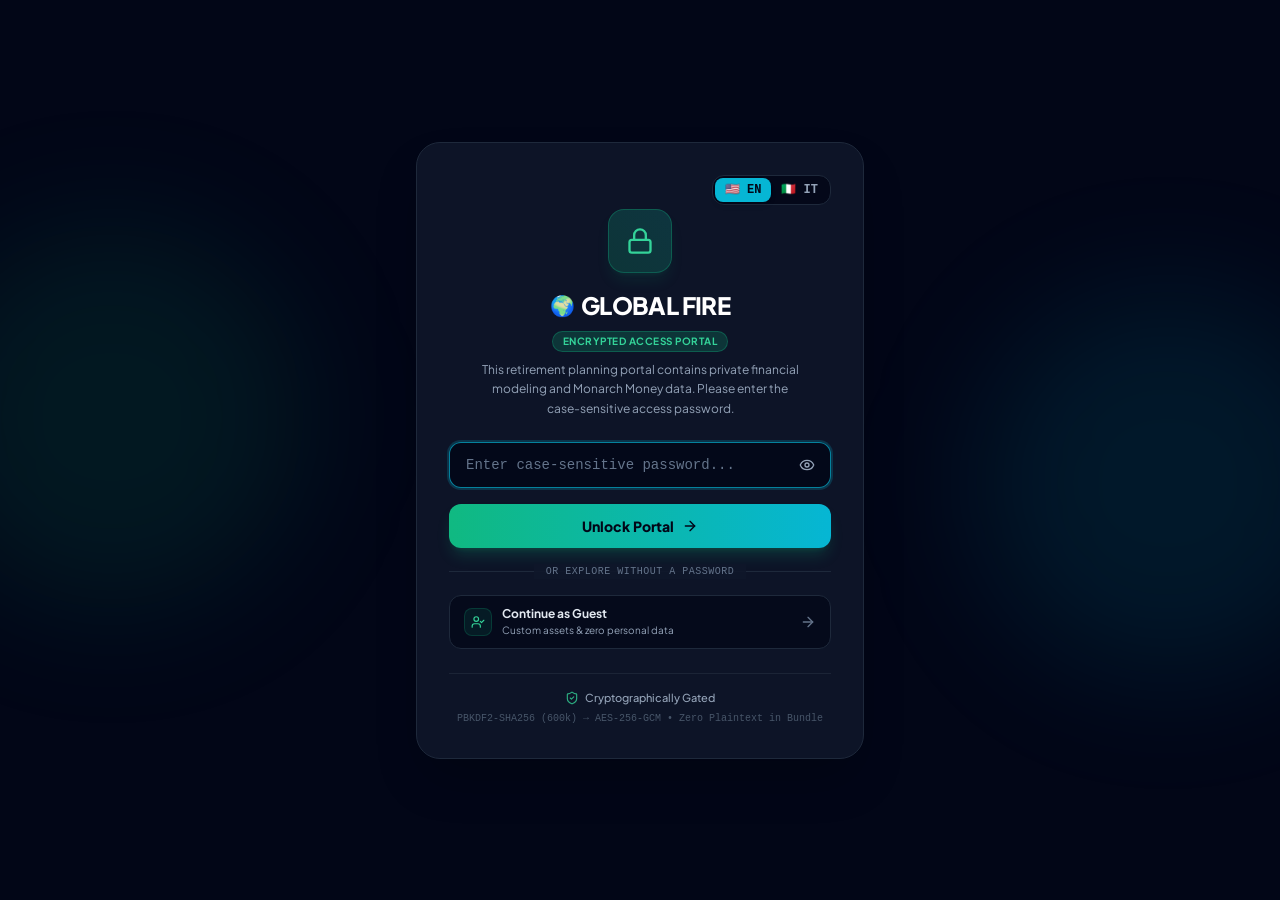
==== commit d51177b2: "Deploy global-fire-planner/index.html via Antigravity" ====
--- a/global-fire-planner/index.html
+++ b/global-fire-planner/index.html
@@ -11,8 +11,8 @@
     <link rel="preconnect" href="https://fonts.googleapis.com">
     <link rel="preconnect" href="https://fonts.gstatic.com" crossorigin>
     <link href="https://fonts.googleapis.com/css2?family=Plus+Jakarta+Sans:wght@300;400;500;600;700;800&family=JetBrains+Mono:wght@400;500;600;700&display=swap" rel="stylesheet">
-    <script type="module" crossorigin src="./assets/index-DSMIREC6.js"></script>
-    <link rel="stylesheet" crossorigin href="./assets/index-B-u3oQpK.css">
+    <script type="module" crossorigin src="./assets/index-Co_eeKaE.js"></script>
+    <link rel="stylesheet" crossorigin href="./assets/index-K_pzK1Fp.css">
   </head>
   <body class="bg-slate-950 text-slate-100 min-h-screen selection:bg-emerald-500/30 selection:text-emerald-200">
     <div id="root"></div>
--- a/global-fire-planner/assets/index-K_pzK1Fp.css
+++ b/global-fire-planner/assets/index-K_pzK1Fp.css
@@ -0,0 +1 @@
+*,:before,:after{--tw-border-spacing-x: 0;--tw-border-spacing-y: 0;--tw-translate-x: 0;--tw-translate-y: 0;--tw-rotate: 0;--tw-skew-x: 0;--tw-skew-y: 0;--tw-scale-x: 1;--tw-scale-y: 1;--tw-pan-x: ;--tw-pan-y: ;--tw-pinch-zoom: ;--tw-scroll-snap-strictness: proximity;--tw-gradient-from-position: ;--tw-gradient-via-position: ;--tw-gradient-to-position: ;--tw-ordinal: ;--tw-slashed-zero: ;--tw-numeric-figure: ;--tw-numeric-spacing: ;--tw-numeric-fraction: ;--tw-ring-inset: ;--tw-ring-offset-width: 0px;--tw-ring-offset-color: #fff;--tw-ring-color: rgb(59 130 246 / .5);--tw-ring-offset-shadow: 0 0 #0000;--tw-ring-shadow: 0 0 #0000;--tw-shadow: 0 0 #0000;--tw-shadow-colored: 0 0 #0000;--tw-blur: ;--tw-brightness: ;--tw-contrast: ;--tw-grayscale: ;--tw-hue-rotate: ;--tw-invert: ;--tw-saturate: ;--tw-sepia: ;--tw-drop-shadow: ;--tw-backdrop-blur: ;--tw-backdrop-brightness: ;--tw-backdrop-contrast: ;--tw-backdrop-grayscale: ;--tw-backdrop-hue-rotate: ;--tw-backdrop-invert: ;--tw-backdrop-opacity: ;--tw-backdrop-saturate: ;--tw-backdrop-sepia: ;--tw-contain-size: ;--tw-contain-layout: ;--tw-contain-paint: ;--tw-contain-style: }::backdrop{--tw-border-spacing-x: 0;--tw-border-spacing-y: 0;--tw-translate-x: 0;--tw-translate-y: 0;--tw-rotate: 0;--tw-skew-x: 0;--tw-skew-y: 0;--tw-scale-x: 1;--tw-scale-y: 1;--tw-pan-x: ;--tw-pan-y: ;--tw-pinch-zoom: ;--tw-scroll-snap-strictness: proximity;--tw-gradient-from-position: ;--tw-gradient-via-position: ;--tw-gradient-to-position: ;--tw-ordinal: ;--tw-slashed-zero: ;--tw-numeric-figure: ;--tw-numeric-spacing: ;--tw-numeric-fraction: ;--tw-ring-inset: ;--tw-ring-offset-width: 0px;--tw-ring-offset-color: #fff;--tw-ring-color: rgb(59 130 246 / .5);--tw-ring-offset-shadow: 0 0 #0000;--tw-ring-shadow: 0 0 #0000;--tw-shadow: 0 0 #0000;--tw-shadow-colored: 0 0 #0000;--tw-blur: ;--tw-brightness: ;--tw-contrast: ;--tw-grayscale: ;--tw-hue-rotate: ;--tw-invert: ;--tw-saturate: ;--tw-sepia: ;--tw-drop-shadow: ;--tw-backdrop-blur: ;--tw-backdrop-brightness: ;--tw-backdrop-contrast: ;--tw-backdrop-grayscale: ;--tw-backdrop-hue-rotate: ;--tw-backdrop-invert: ;--tw-backdrop-opacity: ;--tw-backdrop-saturate: ;--tw-backdrop-sepia: ;--tw-contain-size: ;--tw-contain-layout: ;--tw-contain-paint: ;--tw-contain-style: }*,:before,:after{box-sizing:border-box;border-width:0;border-style:solid;border-color:#e5e7eb}:before,:after{--tw-content: ""}html,:host{line-height:1.5;-webkit-text-size-adjust:100%;-moz-tab-size:4;-o-tab-size:4;tab-size:4;font-family:ui-sans-serif,system-ui,sans-serif,"Apple Color Emoji","Segoe UI Emoji",Segoe UI Symbol,"Noto Color Emoji";font-feature-settings:normal;font-variation-settings:normal;-webkit-tap-highlight-color:transparent}body{margin:0;line-height:inherit}hr{height:0;color:inherit;border-top-width:1px}abbr:where([title]){-webkit-text-decoration:underline dotted;text-decoration:underline dotted}h1,h2,h3,h4,h5,h6{font-size:inherit;font-weight:inherit}a{color:inherit;text-decoration:inherit}b,strong{font-weight:bolder}code,kbd,samp,pre{font-family:ui-monospace,SFMono-Regular,Menlo,Monaco,Consolas,Liberation Mono,Courier New,monospace;font-feature-settings:normal;font-variation-settings:normal;font-size:1em}small{font-size:80%}sub,sup{font-size:75%;line-height:0;position:relative;vertical-align:baseline}sub{bottom:-.25em}sup{top:-.5em}table{text-indent:0;border-color:inherit;border-collapse:collapse}button,input,optgroup,select,textarea{font-family:inherit;font-feature-settings:inherit;font-variation-settings:inherit;font-size:100%;font-weight:inherit;line-height:inherit;letter-spacing:inherit;color:inherit;margin:0;padding:0}button,select{text-transform:none}button,input:where([type=button]),input:where([type=reset]),input:where([type=submit]){-webkit-appearance:button;background-color:transparent;background-image:none}:-moz-focusring{outline:auto}:-moz-ui-invalid{box-shadow:none}progress{vertical-align:baseline}::-webkit-inner-spin-button,::-webkit-outer-spin-button{height:auto}[type=search]{-webkit-appearance:textfield;outline-offset:-2px}::-webkit-search-decoration{-webkit-appearance:none}::-webkit-file-upload-button{-webkit-appearance:button;font:inherit}summary{display:list-item}blockquote,dl,dd,h1,h2,h3,h4,h5,h6,hr,figure,p,pre{margin:0}fieldset{margin:0;padding:0}legend{padding:0}ol,ul,menu{list-style:none;margin:0;padding:0}dialog{padding:0}textarea{resize:vertical}input::-moz-placeholder,textarea::-moz-placeholder{opacity:1;color:#9ca3af}input::placeholder,textarea::placeholder{opacity:1;color:#9ca3af}button,[role=button]{cursor:pointer}:disabled{cursor:default}img,svg,video,canvas,audio,iframe,embed,object{display:block;vertical-align:middle}img,video{max-width:100%;height:auto}[hidden]:where(:not([hidden=until-found])){display:none}.sr-only{position:absolute;width:1px;height:1px;padding:0;margin:-1px;overflow:hidden;clip:rect(0,0,0,0);white-space:nowrap;border-width:0}.pointer-events-none{pointer-events:none}.visible{visibility:visible}.static{position:static}.fixed{position:fixed}.absolute{position:absolute}.relative{position:relative}.sticky{position:sticky}.inset-0{top:0;right:0;bottom:0;left:0}.-left-20{left:-5rem}.-right-16{right:-4rem}.-right-20{right:-5rem}.-right-24{right:-6rem}.-top-16{top:-4rem}.-top-24{top:-6rem}.bottom-1\/4{bottom:25%}.bottom-3{bottom:.75rem}.left-0{left:0}.left-3{left:.75rem}.left-3\.5{left:.875rem}.right-0{right:0}.right-3{right:.75rem}.top-0{top:0}.top-1\/2{top:50%}.top-1\/4{top:25%}.top-3{top:.75rem}.top-full{top:100%}.z-10{z-index:10}.z-20{z-index:20}.z-30{z-index:30}.z-40{z-index:40}.z-50{z-index:50}.mx-auto{margin-left:auto;margin-right:auto}.my-0\.5{margin-top:.125rem;margin-bottom:.125rem}.my-2{margin-top:.5rem;margin-bottom:.5rem}.my-4{margin-top:1rem;margin-bottom:1rem}.my-auto{margin-top:auto;margin-bottom:auto}.-mt-3{margin-top:-.75rem}.mb-1{margin-bottom:.25rem}.mb-1\.5{margin-bottom:.375rem}.mb-2{margin-bottom:.5rem}.mb-2\.5{margin-bottom:.625rem}.mb-3{margin-bottom:.75rem}.mb-4{margin-bottom:1rem}.mb-5{margin-bottom:1.25rem}.mb-6{margin-bottom:1.5rem}.ml-0{margin-left:0}.ml-1{margin-left:.25rem}.ml-1\.5{margin-left:.375rem}.ml-3{margin-left:.75rem}.ml-auto{margin-left:auto}.mr-0\.5{margin-right:.125rem}.mr-1{margin-right:.25rem}.mt-0\.5{margin-top:.125rem}.mt-1{margin-top:.25rem}.mt-1\.5{margin-top:.375rem}.mt-2{margin-top:.5rem}.mt-2\.5{margin-top:.625rem}.mt-3{margin-top:.75rem}.mt-4{margin-top:1rem}.mt-6{margin-top:1.5rem}.line-clamp-1{overflow:hidden;display:-webkit-box;-webkit-box-orient:vertical;-webkit-line-clamp:1}.line-clamp-2{overflow:hidden;display:-webkit-box;-webkit-box-orient:vertical;-webkit-line-clamp:2}.block{display:block}.inline-block{display:inline-block}.inline{display:inline}.flex{display:flex}.inline-flex{display:inline-flex}.table{display:table}.grid{display:grid}.hidden{display:none}.aspect-\[1200\/630\]{aspect-ratio:1200/630}.h-1{height:.25rem}.h-10{height:2.5rem}.h-12{height:3rem}.h-16{height:4rem}.h-2{height:.5rem}.h-2\.5{height:.625rem}.h-3{height:.75rem}.h-3\.5{height:.875rem}.h-4{height:1rem}.h-48{height:12rem}.h-5{height:1.25rem}.h-6{height:1.5rem}.h-7{height:1.75rem}.h-72{height:18rem}.h-9{height:2.25rem}.h-96{height:24rem}.h-\[340px\]{height:340px}.h-full{height:100%}.h-px{height:1px}.max-h-\[500px\]{max-height:500px}.max-h-\[50vh\]{max-height:50vh}.max-h-\[640px\]{max-height:640px}.max-h-\[68vh\]{max-height:68vh}.min-h-\[32px\]{min-height:32px}.min-h-\[36px\]{min-height:36px}.min-h-\[38px\]{min-height:38px}.min-h-\[48px\]{min-height:48px}.min-h-screen{min-height:100vh}.w-10{width:2.5rem}.w-11{width:2.75rem}.w-12{width:3rem}.w-16{width:4rem}.w-2{width:.5rem}.w-2\.5{width:.625rem}.w-20{width:5rem}.w-24{width:6rem}.w-3{width:.75rem}.w-3\.5{width:.875rem}.w-4{width:1rem}.w-48{width:12rem}.w-5{width:1.25rem}.w-6{width:1.5rem}.w-7{width:1.75rem}.w-72{width:18rem}.w-9{width:2.25rem}.w-96{width:24rem}.w-full{width:100%}.min-w-0{min-width:0px}.min-w-\[170px\]{min-width:170px}.max-w-2xl{max-width:42rem}.max-w-4xl{max-width:56rem}.max-w-7xl{max-width:80rem}.max-w-md{max-width:28rem}.max-w-xl{max-width:36rem}.max-w-xs{max-width:20rem}.flex-1{flex:1 1 0%}.shrink-0{flex-shrink:0}.-translate-x-1\/2{--tw-translate-x: -50%;transform:translate(var(--tw-translate-x),var(--tw-translate-y)) rotate(var(--tw-rotate)) skew(var(--tw-skew-x)) skewY(var(--tw-skew-y)) scaleX(var(--tw-scale-x)) scaleY(var(--tw-scale-y))}.-translate-y-1\/2{--tw-translate-y: -50%;transform:translate(var(--tw-translate-x),var(--tw-translate-y)) rotate(var(--tw-rotate)) skew(var(--tw-skew-x)) skewY(var(--tw-skew-y)) scaleX(var(--tw-scale-x)) scaleY(var(--tw-scale-y))}.-translate-y-full{--tw-translate-y: -100%;transform:translate(var(--tw-translate-x),var(--tw-translate-y)) rotate(var(--tw-rotate)) skew(var(--tw-skew-x)) skewY(var(--tw-skew-y)) scaleX(var(--tw-scale-x)) scaleY(var(--tw-scale-y))}.rotate-180{--tw-rotate: 180deg;transform:translate(var(--tw-translate-x),var(--tw-translate-y)) rotate(var(--tw-rotate)) skew(var(--tw-skew-x)) skewY(var(--tw-skew-y)) scaleX(var(--tw-scale-x)) scaleY(var(--tw-scale-y))}.rotate-45{--tw-rotate: 45deg;transform:translate(var(--tw-translate-x),var(--tw-translate-y)) rotate(var(--tw-rotate)) skew(var(--tw-skew-x)) skewY(var(--tw-skew-y)) scaleX(var(--tw-scale-x)) scaleY(var(--tw-scale-y))}.transform{transform:translate(var(--tw-translate-x),var(--tw-translate-y)) rotate(var(--tw-rotate)) skew(var(--tw-skew-x)) skewY(var(--tw-skew-y)) scaleX(var(--tw-scale-x)) scaleY(var(--tw-scale-y))}@keyframes pulse{50%{opacity:.5}}.animate-pulse{animation:pulse 2s cubic-bezier(.4,0,.6,1) infinite}@keyframes spin{to{transform:rotate(360deg)}}.animate-spin{animation:spin 1s linear infinite}.cursor-grab{cursor:grab}.cursor-pointer{cursor:pointer}.cursor-wait{cursor:wait}.touch-none{touch-action:none}.select-none{-webkit-user-select:none;-moz-user-select:none;user-select:none}.appearance-none{-webkit-appearance:none;-moz-appearance:none;appearance:none}.grid-cols-1{grid-template-columns:repeat(1,minmax(0,1fr))}.grid-cols-2{grid-template-columns:repeat(2,minmax(0,1fr))}.grid-cols-3{grid-template-columns:repeat(3,minmax(0,1fr))}.grid-cols-4{grid-template-columns:repeat(4,minmax(0,1fr))}.flex-col{flex-direction:column}.flex-wrap{flex-wrap:wrap}.items-start{align-items:flex-start}.items-center{align-items:center}.justify-end{justify-content:flex-end}.justify-center{justify-content:center}.justify-between{justify-content:space-between}.gap-0\.5{gap:.125rem}.gap-1{gap:.25rem}.gap-1\.5{gap:.375rem}.gap-2{gap:.5rem}.gap-2\.5{gap:.625rem}.gap-3{gap:.75rem}.gap-4{gap:1rem}.gap-x-1\.5{-moz-column-gap:.375rem;column-gap:.375rem}.gap-x-2{-moz-column-gap:.5rem;column-gap:.5rem}.gap-y-0\.5{row-gap:.125rem}.space-y-1>:not([hidden])~:not([hidden]){--tw-space-y-reverse: 0;margin-top:calc(.25rem * calc(1 - var(--tw-space-y-reverse)));margin-bottom:calc(.25rem * var(--tw-space-y-reverse))}.space-y-1\.5>:not([hidden])~:not([hidden]){--tw-space-y-reverse: 0;margin-top:calc(.375rem * calc(1 - var(--tw-space-y-reverse)));margin-bottom:calc(.375rem * var(--tw-space-y-reverse))}.space-y-2>:not([hidden])~:not([hidden]){--tw-space-y-reverse: 0;margin-top:calc(.5rem * calc(1 - var(--tw-space-y-reverse)));margin-bottom:calc(.5rem * var(--tw-space-y-reverse))}.space-y-2\.5>:not([hidden])~:not([hidden]){--tw-space-y-reverse: 0;margin-top:calc(.625rem * calc(1 - var(--tw-space-y-reverse)));margin-bottom:calc(.625rem * var(--tw-space-y-reverse))}.space-y-3>:not([hidden])~:not([hidden]){--tw-space-y-reverse: 0;margin-top:calc(.75rem * calc(1 - var(--tw-space-y-reverse)));margin-bottom:calc(.75rem * var(--tw-space-y-reverse))}.space-y-3\.5>:not([hidden])~:not([hidden]){--tw-space-y-reverse: 0;margin-top:calc(.875rem * calc(1 - var(--tw-space-y-reverse)));margin-bottom:calc(.875rem * var(--tw-space-y-reverse))}.space-y-4>:not([hidden])~:not([hidden]){--tw-space-y-reverse: 0;margin-top:calc(1rem * calc(1 - var(--tw-space-y-reverse)));margin-bottom:calc(1rem * var(--tw-space-y-reverse))}.space-y-5>:not([hidden])~:not([hidden]){--tw-space-y-reverse: 0;margin-top:calc(1.25rem * calc(1 - var(--tw-space-y-reverse)));margin-bottom:calc(1.25rem * var(--tw-space-y-reverse))}.space-y-6>:not([hidden])~:not([hidden]){--tw-space-y-reverse: 0;margin-top:calc(1.5rem * calc(1 - var(--tw-space-y-reverse)));margin-bottom:calc(1.5rem * var(--tw-space-y-reverse))}.divide-y>:not([hidden])~:not([hidden]){--tw-divide-y-reverse: 0;border-top-width:calc(1px * calc(1 - var(--tw-divide-y-reverse)));border-bottom-width:calc(1px * var(--tw-divide-y-reverse))}.divide-slate-800\/40>:not([hidden])~:not([hidden]){border-color:#1e293b66}.divide-slate-800\/60>:not([hidden])~:not([hidden]){border-color:#1e293b99}.self-start{align-self:flex-start}.self-end{align-self:flex-end}.self-stretch{align-self:stretch}.overflow-hidden{overflow:hidden}.overflow-x-auto{overflow-x:auto}.overflow-y-auto{overflow-y:auto}.truncate{overflow:hidden;text-overflow:ellipsis;white-space:nowrap}.whitespace-nowrap{white-space:nowrap}.rounded{border-radius:.25rem}.rounded-2xl{border-radius:1rem}.rounded-3xl{border-radius:1.5rem}.rounded-full{border-radius:9999px}.rounded-lg{border-radius:.5rem}.rounded-md{border-radius:.375rem}.rounded-xl{border-radius:.75rem}.border{border-width:1px}.border-2{border-width:2px}.border-b{border-bottom-width:1px}.border-l-4{border-left-width:4px}.border-t{border-top-width:1px}.border-amber-400{--tw-border-opacity: 1;border-color:rgb(251 191 36 / var(--tw-border-opacity, 1))}.border-amber-500{--tw-border-opacity: 1;border-color:rgb(245 158 11 / var(--tw-border-opacity, 1))}.border-amber-500\/20{border-color:#f59e0b33}.border-amber-500\/30{border-color:#f59e0b4d}.border-amber-500\/40{border-color:#f59e0b66}.border-blue-400{--tw-border-opacity: 1;border-color:rgb(96 165 250 / var(--tw-border-opacity, 1))}.border-cyan-400{--tw-border-opacity: 1;border-color:rgb(34 211 238 / var(--tw-border-opacity, 1))}.border-cyan-500{--tw-border-opacity: 1;border-color:rgb(6 182 212 / var(--tw-border-opacity, 1))}.border-cyan-500\/20{border-color:#06b6d433}.border-cyan-500\/30{border-color:#06b6d44d}.border-cyan-500\/40{border-color:#06b6d466}.border-cyan-800\/40{border-color:#155e7566}.border-cyan-800\/60{border-color:#155e7599}.border-emerald-400{--tw-border-opacity: 1;border-color:rgb(52 211 153 / var(--tw-border-opacity, 1))}.border-emerald-500{--tw-border-opacity: 1;border-color:rgb(16 185 129 / var(--tw-border-opacity, 1))}.border-emerald-500\/20{border-color:#10b98133}.border-emerald-500\/30{border-color:#10b9814d}.border-emerald-500\/40{border-color:#10b98166}.border-emerald-500\/50{border-color:#10b98180}.border-emerald-500\/60{border-color:#10b98199}.border-purple-400{--tw-border-opacity: 1;border-color:rgb(192 132 252 / var(--tw-border-opacity, 1))}.border-purple-500\/30{border-color:#a855f74d}.border-purple-500\/40{border-color:#a855f766}.border-rose-500\/20{border-color:#f43f5e33}.border-rose-500\/80{border-color:#f43f5ecc}.border-sky-400{--tw-border-opacity: 1;border-color:rgb(56 189 248 / var(--tw-border-opacity, 1))}.border-slate-600{--tw-border-opacity: 1;border-color:rgb(71 85 105 / var(--tw-border-opacity, 1))}.border-slate-700{--tw-border-opacity: 1;border-color:rgb(51 65 85 / var(--tw-border-opacity, 1))}.border-slate-700\/60{border-color:#33415599}.border-slate-700\/70{border-color:#334155b3}.border-slate-700\/80{border-color:#334155cc}.border-slate-800{--tw-border-opacity: 1;border-color:rgb(30 41 59 / var(--tw-border-opacity, 1))}.border-slate-800\/40{border-color:#1e293b66}.border-slate-800\/50{border-color:#1e293b80}.border-slate-800\/60{border-color:#1e293b99}.border-slate-800\/70{border-color:#1e293bb3}.border-slate-800\/80{border-color:#1e293bcc}.border-slate-800\/90{border-color:#1e293be6}.border-white{--tw-border-opacity: 1;border-color:rgb(255 255 255 / var(--tw-border-opacity, 1))}.border-white\/10{border-color:#ffffff1a}.bg-amber-400{--tw-bg-opacity: 1;background-color:rgb(251 191 36 / var(--tw-bg-opacity, 1))}.bg-amber-500{--tw-bg-opacity: 1;background-color:rgb(245 158 11 / var(--tw-bg-opacity, 1))}.bg-amber-500\/10{background-color:#f59e0b1a}.bg-amber-500\/15{background-color:#f59e0b26}.bg-amber-500\/20{background-color:#f59e0b33}.bg-black\/80{background-color:#000c}.bg-blue-500{--tw-bg-opacity: 1;background-color:rgb(59 130 246 / var(--tw-bg-opacity, 1))}.bg-blue-500\/15{background-color:#3b82f626}.bg-cyan-500{--tw-bg-opacity: 1;background-color:rgb(6 182 212 / var(--tw-bg-opacity, 1))}.bg-cyan-500\/10{background-color:#06b6d41a}.bg-cyan-500\/15{background-color:#06b6d426}.bg-cyan-500\/20{background-color:#06b6d433}.bg-cyan-950\/30{background-color:#0833444d}.bg-cyan-950\/40{background-color:#08334466}.bg-emerald-400{--tw-bg-opacity: 1;background-color:rgb(52 211 153 / var(--tw-bg-opacity, 1))}.bg-emerald-500{--tw-bg-opacity: 1;background-color:rgb(16 185 129 / var(--tw-bg-opacity, 1))}.bg-emerald-500\/10{background-color:#10b9811a}.bg-emerald-500\/15{background-color:#10b98126}.bg-emerald-500\/20{background-color:#10b98133}.bg-emerald-500\/25{background-color:#10b98140}.bg-emerald-950\/30{background-color:#022c224d}.bg-emerald-950\/40{background-color:#022c2266}.bg-purple-500{--tw-bg-opacity: 1;background-color:rgb(168 85 247 / var(--tw-bg-opacity, 1))}.bg-purple-500\/10{background-color:#a855f71a}.bg-purple-500\/15{background-color:#a855f726}.bg-purple-500\/20{background-color:#a855f733}.bg-purple-950\/30{background-color:#3b07644d}.bg-rose-500\/10{background-color:#f43f5e1a}.bg-rose-500\/20{background-color:#f43f5e33}.bg-sky-500{--tw-bg-opacity: 1;background-color:rgb(14 165 233 / var(--tw-bg-opacity, 1))}.bg-sky-500\/20{background-color:#0ea5e933}.bg-slate-800{--tw-bg-opacity: 1;background-color:rgb(30 41 59 / var(--tw-bg-opacity, 1))}.bg-slate-800\/80{background-color:#1e293bcc}.bg-slate-800\/90{background-color:#1e293be6}.bg-slate-800\/95{background-color:#1e293bf2}.bg-slate-900{--tw-bg-opacity: 1;background-color:rgb(15 23 42 / var(--tw-bg-opacity, 1))}.bg-slate-900\/60{background-color:#0f172a99}.bg-slate-900\/70{background-color:#0f172ab3}.bg-slate-900\/80{background-color:#0f172acc}.bg-slate-900\/85{background-color:#0f172ad9}.bg-slate-900\/90{background-color:#0f172ae6}.bg-slate-900\/95{background-color:#0f172af2}.bg-slate-950{--tw-bg-opacity: 1;background-color:rgb(2 6 23 / var(--tw-bg-opacity, 1))}.bg-slate-950\/40{background-color:#02061766}.bg-slate-950\/50{background-color:#02061780}.bg-slate-950\/60{background-color:#02061799}.bg-slate-950\/70{background-color:#020617b3}.bg-slate-950\/80{background-color:#020617cc}.bg-slate-950\/85{background-color:#020617d9}.bg-slate-950\/90{background-color:#020617e6}.bg-slate-950\/95{background-color:#020617f2}.bg-teal-400{--tw-bg-opacity: 1;background-color:rgb(45 212 191 / var(--tw-bg-opacity, 1))}.bg-transparent{background-color:transparent}.bg-\[radial-gradient\(\#38bdf8_1px\,transparent_1px\)\]{background-image:radial-gradient(#38bdf8 1px,transparent 1px)}.bg-gradient-to-r{background-image:linear-gradient(to right,var(--tw-gradient-stops))}.bg-gradient-to-tr{background-image:linear-gradient(to top right,var(--tw-gradient-stops))}.from-cyan-500{--tw-gradient-from: #06b6d4 var(--tw-gradient-from-position);--tw-gradient-to: rgb(6 182 212 / 0) var(--tw-gradient-to-position);--tw-gradient-stops: var(--tw-gradient-from), var(--tw-gradient-to)}.from-cyan-500\/20{--tw-gradient-from: rgb(6 182 212 / .2) var(--tw-gradient-from-position);--tw-gradient-to: rgb(6 182 212 / 0) var(--tw-gradient-to-position);--tw-gradient-stops: var(--tw-gradient-from), var(--tw-gradient-to)}.from-cyan-950\/40{--tw-gradient-from: rgb(8 51 68 / .4) var(--tw-gradient-from-position);--tw-gradient-to: rgb(8 51 68 / 0) var(--tw-gradient-to-position);--tw-gradient-stops: var(--tw-gradient-from), var(--tw-gradient-to)}.from-emerald-500{--tw-gradient-from: #10b981 var(--tw-gradient-from-position);--tw-gradient-to: rgb(16 185 129 / 0) var(--tw-gradient-to-position);--tw-gradient-stops: var(--tw-gradient-from), var(--tw-gradient-to)}.from-emerald-500\/15{--tw-gradient-from: rgb(16 185 129 / .15) var(--tw-gradient-from-position);--tw-gradient-to: rgb(16 185 129 / 0) var(--tw-gradient-to-position);--tw-gradient-stops: var(--tw-gradient-from), var(--tw-gradient-to)}.from-emerald-500\/20{--tw-gradient-from: rgb(16 185 129 / .2) var(--tw-gradient-from-position);--tw-gradient-to: rgb(16 185 129 / 0) var(--tw-gradient-to-position);--tw-gradient-stops: var(--tw-gradient-from), var(--tw-gradient-to)}.from-emerald-950\/60{--tw-gradient-from: rgb(2 44 34 / .6) var(--tw-gradient-from-position);--tw-gradient-to: rgb(2 44 34 / 0) var(--tw-gradient-to-position);--tw-gradient-stops: var(--tw-gradient-from), var(--tw-gradient-to)}.via-blue-500{--tw-gradient-to: rgb(59 130 246 / 0) var(--tw-gradient-to-position);--tw-gradient-stops: var(--tw-gradient-from), #3b82f6 var(--tw-gradient-via-position), var(--tw-gradient-to)}.via-blue-950\/30{--tw-gradient-to: rgb(23 37 84 / 0) var(--tw-gradient-to-position);--tw-gradient-stops: var(--tw-gradient-from), rgb(23 37 84 / .3) var(--tw-gradient-via-position), var(--tw-gradient-to)}.via-slate-900{--tw-gradient-to: rgb(15 23 42 / 0) var(--tw-gradient-to-position);--tw-gradient-stops: var(--tw-gradient-from), #0f172a var(--tw-gradient-via-position), var(--tw-gradient-to)}.to-blue-500{--tw-gradient-to: #3b82f6 var(--tw-gradient-to-position)}.to-blue-500\/20{--tw-gradient-to: rgb(59 130 246 / .2) var(--tw-gradient-to-position)}.to-cyan-500{--tw-gradient-to: #06b6d4 var(--tw-gradient-to-position)}.to-cyan-500\/15{--tw-gradient-to: rgb(6 182 212 / .15) var(--tw-gradient-to-position)}.to-cyan-950\/40{--tw-gradient-to: rgb(8 51 68 / .4) var(--tw-gradient-to-position)}.to-emerald-500{--tw-gradient-to: #10b981 var(--tw-gradient-to-position)}.to-slate-900{--tw-gradient-to: #0f172a var(--tw-gradient-to-position)}.to-teal-400{--tw-gradient-to: #2dd4bf var(--tw-gradient-to-position)}.to-teal-500\/20{--tw-gradient-to: rgb(20 184 166 / .2) var(--tw-gradient-to-position)}.object-contain{-o-object-fit:contain;object-fit:contain}.p-0\.5{padding:.125rem}.p-1{padding:.25rem}.p-1\.5{padding:.375rem}.p-2{padding:.5rem}.p-2\.5{padding:.625rem}.p-3{padding:.75rem}.p-3\.5{padding:.875rem}.p-4{padding:1rem}.p-5{padding:1.25rem}.p-6{padding:1.5rem}.px-0\.5{padding-left:.125rem;padding-right:.125rem}.px-1\.5{padding-left:.375rem;padding-right:.375rem}.px-2{padding-left:.5rem;padding-right:.5rem}.px-2\.5{padding-left:.625rem;padding-right:.625rem}.px-3{padding-left:.75rem;padding-right:.75rem}.px-3\.5{padding-left:.875rem;padding-right:.875rem}.px-4{padding-left:1rem;padding-right:1rem}.px-5{padding-left:1.25rem;padding-right:1.25rem}.py-0\.5{padding-top:.125rem;padding-bottom:.125rem}.py-1{padding-top:.25rem;padding-bottom:.25rem}.py-1\.5{padding-top:.375rem;padding-bottom:.375rem}.py-2{padding-top:.5rem;padding-bottom:.5rem}.py-2\.5{padding-top:.625rem;padding-bottom:.625rem}.py-3{padding-top:.75rem;padding-bottom:.75rem}.py-4{padding-top:1rem;padding-bottom:1rem}.py-5{padding-top:1.25rem;padding-bottom:1.25rem}.pb-1{padding-bottom:.25rem}.pb-2{padding-bottom:.5rem}.pb-2\.5{padding-bottom:.625rem}.pb-24{padding-bottom:6rem}.pb-3{padding-bottom:.75rem}.pb-4{padding-bottom:1rem}.pb-6{padding-bottom:1.5rem}.pl-11{padding-left:2.75rem}.pl-9{padding-left:2.25rem}.pr-1{padding-right:.25rem}.pr-11{padding-right:2.75rem}.pr-2{padding-right:.5rem}.pr-20{padding-right:5rem}.pr-3{padding-right:.75rem}.pt-0\.5{padding-top:.125rem}.pt-1{padding-top:.25rem}.pt-1\.5{padding-top:.375rem}.pt-2{padding-top:.5rem}.pt-3{padding-top:.75rem}.pt-4{padding-top:1rem}.text-left{text-align:left}.text-center{text-align:center}.text-right{text-align:right}.font-mono{font-family:ui-monospace,SFMono-Regular,Menlo,Monaco,Consolas,Liberation Mono,Courier New,monospace}.font-sans{font-family:ui-sans-serif,system-ui,sans-serif,"Apple Color Emoji","Segoe UI Emoji",Segoe UI Symbol,"Noto Color Emoji"}.text-2xl{font-size:1.5rem;line-height:2rem}.text-3xl{font-size:1.875rem;line-height:2.25rem}.text-\[10px\]{font-size:10px}.text-\[11px\]{font-size:11px}.text-\[9px\]{font-size:9px}.text-base{font-size:1rem;line-height:1.5rem}.text-lg{font-size:1.125rem;line-height:1.75rem}.text-sm{font-size:.875rem;line-height:1.25rem}.text-xl{font-size:1.25rem;line-height:1.75rem}.text-xs{font-size:.75rem;line-height:1rem}.font-black{font-weight:900}.font-bold{font-weight:700}.font-extrabold{font-weight:800}.font-medium{font-weight:500}.font-normal{font-weight:400}.font-semibold{font-weight:600}.uppercase{text-transform:uppercase}.lowercase{text-transform:lowercase}.capitalize{text-transform:capitalize}.italic{font-style:italic}.not-italic{font-style:normal}.leading-relaxed{line-height:1.625}.leading-snug{line-height:1.375}.leading-tight{line-height:1.25}.tracking-tight{letter-spacing:-.025em}.tracking-wider{letter-spacing:.05em}.text-amber-200{--tw-text-opacity: 1;color:rgb(253 230 138 / var(--tw-text-opacity, 1))}.text-amber-300{--tw-text-opacity: 1;color:rgb(252 211 77 / var(--tw-text-opacity, 1))}.text-amber-400{--tw-text-opacity: 1;color:rgb(251 191 36 / var(--tw-text-opacity, 1))}.text-blue-400{--tw-text-opacity: 1;color:rgb(96 165 250 / var(--tw-text-opacity, 1))}.text-cyan-300{--tw-text-opacity: 1;color:rgb(103 232 249 / var(--tw-text-opacity, 1))}.text-cyan-400{--tw-text-opacity: 1;color:rgb(34 211 238 / var(--tw-text-opacity, 1))}.text-cyan-500{--tw-text-opacity: 1;color:rgb(6 182 212 / var(--tw-text-opacity, 1))}.text-emerald-300{--tw-text-opacity: 1;color:rgb(110 231 183 / var(--tw-text-opacity, 1))}.text-emerald-400{--tw-text-opacity: 1;color:rgb(52 211 153 / var(--tw-text-opacity, 1))}.text-emerald-400\/80{color:#34d399cc}.text-emerald-400\/90{color:#34d399e6}.text-emerald-500{--tw-text-opacity: 1;color:rgb(16 185 129 / var(--tw-text-opacity, 1))}.text-indigo-400{--tw-text-opacity: 1;color:rgb(129 140 248 / var(--tw-text-opacity, 1))}.text-pink-400{--tw-text-opacity: 1;color:rgb(244 114 182 / var(--tw-text-opacity, 1))}.text-purple-300{--tw-text-opacity: 1;color:rgb(216 180 254 / var(--tw-text-opacity, 1))}.text-purple-400{--tw-text-opacity: 1;color:rgb(192 132 252 / var(--tw-text-opacity, 1))}.text-rose-400{--tw-text-opacity: 1;color:rgb(251 113 133 / var(--tw-text-opacity, 1))}.text-sky-400{--tw-text-opacity: 1;color:rgb(56 189 248 / var(--tw-text-opacity, 1))}.text-slate-100{--tw-text-opacity: 1;color:rgb(241 245 249 / var(--tw-text-opacity, 1))}.text-slate-200{--tw-text-opacity: 1;color:rgb(226 232 240 / var(--tw-text-opacity, 1))}.text-slate-300{--tw-text-opacity: 1;color:rgb(203 213 225 / var(--tw-text-opacity, 1))}.text-slate-400{--tw-text-opacity: 1;color:rgb(148 163 184 / var(--tw-text-opacity, 1))}.text-slate-500{--tw-text-opacity: 1;color:rgb(100 116 139 / var(--tw-text-opacity, 1))}.text-slate-600{--tw-text-opacity: 1;color:rgb(71 85 105 / var(--tw-text-opacity, 1))}.text-slate-700{--tw-text-opacity: 1;color:rgb(51 65 85 / var(--tw-text-opacity, 1))}.text-slate-950{--tw-text-opacity: 1;color:rgb(2 6 23 / var(--tw-text-opacity, 1))}.text-teal-400{--tw-text-opacity: 1;color:rgb(45 212 191 / var(--tw-text-opacity, 1))}.text-white{--tw-text-opacity: 1;color:rgb(255 255 255 / var(--tw-text-opacity, 1))}.underline{text-decoration-line:underline}.underline-offset-2{text-underline-offset:2px}.antialiased{-webkit-font-smoothing:antialiased;-moz-osx-font-smoothing:grayscale}.placeholder-slate-400::-moz-placeholder{--tw-placeholder-opacity: 1;color:rgb(148 163 184 / var(--tw-placeholder-opacity, 1))}.placeholder-slate-400::placeholder{--tw-placeholder-opacity: 1;color:rgb(148 163 184 / var(--tw-placeholder-opacity, 1))}.placeholder-slate-500::-moz-placeholder{--tw-placeholder-opacity: 1;color:rgb(100 116 139 / var(--tw-placeholder-opacity, 1))}.placeholder-slate-500::placeholder{--tw-placeholder-opacity: 1;color:rgb(100 116 139 / var(--tw-placeholder-opacity, 1))}.accent-amber-500{accent-color:#f59e0b}.accent-cyan-500{accent-color:#06b6d4}.accent-emerald-500{accent-color:#10b981}.accent-purple-500{accent-color:#a855f7}.opacity-10{opacity:.1}.opacity-15{opacity:.15}.opacity-20{opacity:.2}.opacity-70{opacity:.7}.opacity-75{opacity:.75}.opacity-80{opacity:.8}.shadow{--tw-shadow: 0 1px 3px 0 rgb(0 0 0 / .1), 0 1px 2px -1px rgb(0 0 0 / .1);--tw-shadow-colored: 0 1px 3px 0 var(--tw-shadow-color), 0 1px 2px -1px var(--tw-shadow-color);box-shadow:var(--tw-ring-offset-shadow, 0 0 #0000),var(--tw-ring-shadow, 0 0 #0000),var(--tw-shadow)}.shadow-2xl{--tw-shadow: 0 25px 50px -12px rgb(0 0 0 / .25);--tw-shadow-colored: 0 25px 50px -12px var(--tw-shadow-color);box-shadow:var(--tw-ring-offset-shadow, 0 0 #0000),var(--tw-ring-shadow, 0 0 #0000),var(--tw-shadow)}.shadow-inner{--tw-shadow: inset 0 2px 4px 0 rgb(0 0 0 / .05);--tw-shadow-colored: inset 0 2px 4px 0 var(--tw-shadow-color);box-shadow:var(--tw-ring-offset-shadow, 0 0 #0000),var(--tw-ring-shadow, 0 0 #0000),var(--tw-shadow)}.shadow-lg{--tw-shadow: 0 10px 15px -3px rgb(0 0 0 / .1), 0 4px 6px -4px rgb(0 0 0 / .1);--tw-shadow-colored: 0 10px 15px -3px var(--tw-shadow-color), 0 4px 6px -4px var(--tw-shadow-color);box-shadow:var(--tw-ring-offset-shadow, 0 0 #0000),var(--tw-ring-shadow, 0 0 #0000),var(--tw-shadow)}.shadow-md{--tw-shadow: 0 4px 6px -1px rgb(0 0 0 / .1), 0 2px 4px -2px rgb(0 0 0 / .1);--tw-shadow-colored: 0 4px 6px -1px var(--tw-shadow-color), 0 2px 4px -2px var(--tw-shadow-color);box-shadow:var(--tw-ring-offset-shadow, 0 0 #0000),var(--tw-ring-shadow, 0 0 #0000),var(--tw-shadow)}.shadow-sm{--tw-shadow: 0 1px 2px 0 rgb(0 0 0 / .05);--tw-shadow-colored: 0 1px 2px 0 var(--tw-shadow-color);box-shadow:var(--tw-ring-offset-shadow, 0 0 #0000),var(--tw-ring-shadow, 0 0 #0000),var(--tw-shadow)}.shadow-xl{--tw-shadow: 0 20px 25px -5px rgb(0 0 0 / .1), 0 8px 10px -6px rgb(0 0 0 / .1);--tw-shadow-colored: 0 20px 25px -5px var(--tw-shadow-color), 0 8px 10px -6px var(--tw-shadow-color);box-shadow:var(--tw-ring-offset-shadow, 0 0 #0000),var(--tw-ring-shadow, 0 0 #0000),var(--tw-shadow)}.shadow-amber-500\/20{--tw-shadow-color: rgb(245 158 11 / .2);--tw-shadow: var(--tw-shadow-colored)}.shadow-cyan-500\/20{--tw-shadow-color: rgb(6 182 212 / .2);--tw-shadow: var(--tw-shadow-colored)}.shadow-emerald-500\/10{--tw-shadow-color: rgb(16 185 129 / .1);--tw-shadow: var(--tw-shadow-colored)}.shadow-emerald-500\/20{--tw-shadow-color: rgb(16 185 129 / .2);--tw-shadow: var(--tw-shadow-colored)}.shadow-emerald-500\/30{--tw-shadow-color: rgb(16 185 129 / .3);--tw-shadow: var(--tw-shadow-colored)}.shadow-purple-500\/20{--tw-shadow-color: rgb(168 85 247 / .2);--tw-shadow: var(--tw-shadow-colored)}.shadow-sky-500\/20{--tw-shadow-color: rgb(14 165 233 / .2);--tw-shadow: var(--tw-shadow-colored)}.ring-1{--tw-ring-offset-shadow: var(--tw-ring-inset) 0 0 0 var(--tw-ring-offset-width) var(--tw-ring-offset-color);--tw-ring-shadow: var(--tw-ring-inset) 0 0 0 calc(1px + var(--tw-ring-offset-width)) var(--tw-ring-color);box-shadow:var(--tw-ring-offset-shadow),var(--tw-ring-shadow),var(--tw-shadow, 0 0 #0000)}.ring-2{--tw-ring-offset-shadow: var(--tw-ring-inset) 0 0 0 var(--tw-ring-offset-width) var(--tw-ring-offset-color);--tw-ring-shadow: var(--tw-ring-inset) 0 0 0 calc(2px + var(--tw-ring-offset-width)) var(--tw-ring-color);box-shadow:var(--tw-ring-offset-shadow),var(--tw-ring-shadow),var(--tw-shadow, 0 0 #0000)}.ring-amber-400{--tw-ring-opacity: 1;--tw-ring-color: rgb(251 191 36 / var(--tw-ring-opacity, 1))}.ring-amber-400\/40{--tw-ring-color: rgb(251 191 36 / .4)}.ring-amber-500\/30{--tw-ring-color: rgb(245 158 11 / .3)}.ring-amber-500\/50{--tw-ring-color: rgb(245 158 11 / .5)}.ring-blue-500\/30{--tw-ring-color: rgb(59 130 246 / .3)}.ring-cyan-500\/30{--tw-ring-color: rgb(6 182 212 / .3)}.ring-cyan-500\/40{--tw-ring-color: rgb(6 182 212 / .4)}.ring-emerald-500\/30{--tw-ring-color: rgb(16 185 129 / .3)}.ring-emerald-500\/40{--tw-ring-color: rgb(16 185 129 / .4)}.ring-purple-500\/30{--tw-ring-color: rgb(168 85 247 / .3)}.ring-rose-500\/20{--tw-ring-color: rgb(244 63 94 / .2)}.ring-sky-500\/30{--tw-ring-color: rgb(14 165 233 / .3)}.ring-slate-500\/30{--tw-ring-color: rgb(100 116 139 / .3)}.ring-slate-800{--tw-ring-opacity: 1;--tw-ring-color: rgb(30 41 59 / var(--tw-ring-opacity, 1))}.blur{--tw-blur: blur(8px);filter:var(--tw-blur) var(--tw-brightness) var(--tw-contrast) var(--tw-grayscale) var(--tw-hue-rotate) var(--tw-invert) var(--tw-saturate) var(--tw-sepia) var(--tw-drop-shadow)}.blur-3xl{--tw-blur: blur(64px);filter:var(--tw-blur) var(--tw-brightness) var(--tw-contrast) var(--tw-grayscale) var(--tw-hue-rotate) var(--tw-invert) var(--tw-saturate) var(--tw-sepia) var(--tw-drop-shadow)}.filter{filter:var(--tw-blur) var(--tw-brightness) var(--tw-contrast) var(--tw-grayscale) var(--tw-hue-rotate) var(--tw-invert) var(--tw-saturate) var(--tw-sepia) var(--tw-drop-shadow)}.backdrop-blur-2xl{--tw-backdrop-blur: blur(40px);-webkit-backdrop-filter:var(--tw-backdrop-blur) var(--tw-backdrop-brightness) var(--tw-backdrop-contrast) var(--tw-backdrop-grayscale) var(--tw-backdrop-hue-rotate) var(--tw-backdrop-invert) var(--tw-backdrop-opacity) var(--tw-backdrop-saturate) var(--tw-backdrop-sepia);backdrop-filter:var(--tw-backdrop-blur) var(--tw-backdrop-brightness) var(--tw-backdrop-contrast) var(--tw-backdrop-grayscale) var(--tw-backdrop-hue-rotate) var(--tw-backdrop-invert) var(--tw-backdrop-opacity) var(--tw-backdrop-saturate) var(--tw-backdrop-sepia)}.backdrop-blur-md{--tw-backdrop-blur: blur(12px);-webkit-backdrop-filter:var(--tw-backdrop-blur) var(--tw-backdrop-brightness) var(--tw-backdrop-contrast) var(--tw-backdrop-grayscale) var(--tw-backdrop-hue-rotate) var(--tw-backdrop-invert) var(--tw-backdrop-opacity) var(--tw-backdrop-saturate) var(--tw-backdrop-sepia);backdrop-filter:var(--tw-backdrop-blur) var(--tw-backdrop-brightness) var(--tw-backdrop-contrast) var(--tw-backdrop-grayscale) var(--tw-backdrop-hue-rotate) var(--tw-backdrop-invert) var(--tw-backdrop-opacity) var(--tw-backdrop-saturate) var(--tw-backdrop-sepia)}.backdrop-blur-xl{--tw-backdrop-blur: blur(24px);-webkit-backdrop-filter:var(--tw-backdrop-blur) var(--tw-backdrop-brightness) var(--tw-backdrop-contrast) var(--tw-backdrop-grayscale) var(--tw-backdrop-hue-rotate) var(--tw-backdrop-invert) var(--tw-backdrop-opacity) var(--tw-backdrop-saturate) var(--tw-backdrop-sepia);backdrop-filter:var(--tw-backdrop-blur) var(--tw-backdrop-brightness) var(--tw-backdrop-contrast) var(--tw-backdrop-grayscale) var(--tw-backdrop-hue-rotate) var(--tw-backdrop-invert) var(--tw-backdrop-opacity) var(--tw-backdrop-saturate) var(--tw-backdrop-sepia)}.transition{transition-property:color,background-color,border-color,text-decoration-color,fill,stroke,opacity,box-shadow,transform,filter,backdrop-filter;transition-timing-function:cubic-bezier(.4,0,.2,1);transition-duration:.15s}.transition-all{transition-property:all;transition-timing-function:cubic-bezier(.4,0,.2,1);transition-duration:.15s}.transition-colors{transition-property:color,background-color,border-color,text-decoration-color,fill,stroke;transition-timing-function:cubic-bezier(.4,0,.2,1);transition-duration:.15s}.transition-opacity{transition-property:opacity;transition-timing-function:cubic-bezier(.4,0,.2,1);transition-duration:.15s}.transition-transform{transition-property:transform;transition-timing-function:cubic-bezier(.4,0,.2,1);transition-duration:.15s}.duration-100{transition-duration:.1s}.duration-150{transition-duration:.15s}.duration-200{transition-duration:.2s}.duration-300{transition-duration:.3s}.duration-500{transition-duration:.5s}.duration-700{transition-duration:.7s}.no-scrollbar::-webkit-scrollbar{display:none}.no-scrollbar{-ms-overflow-style:none;scrollbar-width:none}.\[background-size\:24px_24px\]{background-size:24px 24px}body{font-family:Plus Jakarta Sans,system-ui,-apple-system,sans-serif;background-color:#030712;color:#f8fafc;overflow-x:hidden;-webkit-tap-highlight-color:transparent}code,kbd,samp,pre{font-family:JetBrains Mono,monospace}::-webkit-scrollbar{width:6px;height:6px}::-webkit-scrollbar-track{background:#090d16}::-webkit-scrollbar-thumb{background:#1e293b;border-radius:4px}::-webkit-scrollbar-thumb:hover{background:#334155}input[type=range]{-webkit-appearance:none;-moz-appearance:none;appearance:none;touch-action:pan-y;background-color:#1e293b;border-radius:9999px;outline:none}input[type=range]::-webkit-slider-thumb{-webkit-appearance:none;-moz-appearance:none;appearance:none;width:24px;height:24px;border-radius:50%;background-color:#fff!important;border:3px solid #10b981!important;box-shadow:0 2px 8px #000000b3,0 0 0 2px #fff9!important;cursor:grab;-webkit-transition:transform .15s ease,box-shadow .15s ease;transition:transform .15s ease,box-shadow .15s ease}input[type=range]::-webkit-slider-thumb:active{cursor:grabbing;transform:scale(1.15);box-shadow:0 0 0 6px #10b98166,0 3px 12px #000c!important}input[type=range]::-moz-range-thumb{width:24px;height:24px;border-radius:50%;background-color:#fff!important;border:3px solid #10b981!important;box-shadow:0 2px 8px #000000b3,0 0 0 2px #fff9!important;cursor:grab;-moz-transition:transform .15s ease,box-shadow .15s ease;transition:transform .15s ease,box-shadow .15s ease}input[type=range]::-moz-range-thumb:active{cursor:grabbing;transform:scale(1.15);box-shadow:0 0 0 6px #10b98166,0 3px 12px #000c!important}.comfort-slider::-webkit-slider-thumb{width:28px!important;height:28px!important;border-radius:50%!important;background-color:#fff!important;border:4px solid var(--thumb-color, #10b981)!important;box-shadow:0 2px 10px #000c,0 0 0 3px #ffffffe6!important;cursor:grab!important;-webkit-transition:transform .15s ease,box-shadow .15s ease,border-color .15s ease!important;transition:transform .15s ease,box-shadow .15s ease,border-color .15s ease!important}.comfort-slider::-webkit-slider-thumb:active{cursor:grabbing!important;transform:scale(1.2)!important;box-shadow:0 0 0 8px #ffffff59,0 4px 16px #000000e6!important}.comfort-slider::-moz-range-thumb{width:28px!important;height:28px!important;border-radius:50%!important;background-color:#fff!important;border:4px solid var(--thumb-color, #10b981)!important;box-shadow:0 2px 10px #000c,0 0 0 3px #ffffffe6!important;cursor:grab!important;-moz-transition:transform .15s ease,box-shadow .15s ease,border-color .15s ease!important;transition:transform .15s ease,box-shadow .15s ease,border-color .15s ease!important}.comfort-slider::-moz-range-thumb:active{cursor:grabbing!important;transform:scale(1.2)!important;box-shadow:0 0 0 8px #ffffff59,0 4px 16px #000000e6!important}.selection\:bg-emerald-500\/30 *::-moz-selection{background-color:#10b9814d}.selection\:bg-emerald-500\/30 *::selection{background-color:#10b9814d}.selection\:text-emerald-200 *::-moz-selection{--tw-text-opacity: 1;color:rgb(167 243 208 / var(--tw-text-opacity, 1))}.selection\:text-emerald-200 *::selection{--tw-text-opacity: 1;color:rgb(167 243 208 / var(--tw-text-opacity, 1))}.selection\:bg-emerald-500\/30::-moz-selection{background-color:#10b9814d}.selection\:bg-emerald-500\/30::selection{background-color:#10b9814d}.selection\:text-emerald-200::-moz-selection{--tw-text-opacity: 1;color:rgb(167 243 208 / var(--tw-text-opacity, 1))}.selection\:text-emerald-200::selection{--tw-text-opacity: 1;color:rgb(167 243 208 / var(--tw-text-opacity, 1))}.after\:absolute:after{content:var(--tw-content);position:absolute}.after\:left-\[2px\]:after{content:var(--tw-content);left:2px}.after\:top-\[2px\]:after{content:var(--tw-content);top:2px}.after\:h-5:after{content:var(--tw-content);height:1.25rem}.after\:w-5:after{content:var(--tw-content);width:1.25rem}.after\:rounded-full:after{content:var(--tw-content);border-radius:9999px}.after\:border:after{content:var(--tw-content);border-width:1px}.after\:border-slate-300:after{content:var(--tw-content);--tw-border-opacity: 1;border-color:rgb(203 213 225 / var(--tw-border-opacity, 1))}.after\:bg-white:after{content:var(--tw-content);--tw-bg-opacity: 1;background-color:rgb(255 255 255 / var(--tw-bg-opacity, 1))}.after\:transition-all:after{content:var(--tw-content);transition-property:all;transition-timing-function:cubic-bezier(.4,0,.2,1);transition-duration:.15s}.after\:content-\[\'\'\]:after{--tw-content: "";content:var(--tw-content)}.last\:border-0:last-child{border-width:0px}.focus-within\:border-amber-500\/60:focus-within{border-color:#f59e0b99}.focus-within\:border-cyan-500\/60:focus-within{border-color:#06b6d499}.focus-within\:border-emerald-500\/60:focus-within{border-color:#10b98199}.focus-within\:border-purple-500\/60:focus-within{border-color:#a855f799}.focus-within\:ring-1:focus-within{--tw-ring-offset-shadow: var(--tw-ring-inset) 0 0 0 var(--tw-ring-offset-width) var(--tw-ring-offset-color);--tw-ring-shadow: var(--tw-ring-inset) 0 0 0 calc(1px + var(--tw-ring-offset-width)) var(--tw-ring-color);box-shadow:var(--tw-ring-offset-shadow),var(--tw-ring-shadow),var(--tw-shadow, 0 0 #0000)}.focus-within\:ring-amber-500\/30:focus-within{--tw-ring-color: rgb(245 158 11 / .3)}.focus-within\:ring-cyan-500\/30:focus-within{--tw-ring-color: rgb(6 182 212 / .3)}.focus-within\:ring-emerald-500\/30:focus-within{--tw-ring-color: rgb(16 185 129 / .3)}.focus-within\:ring-purple-500\/30:focus-within{--tw-ring-color: rgb(168 85 247 / .3)}.hover\:border-emerald-500\/60:hover{border-color:#10b98199}.hover\:border-rose-500\/40:hover{border-color:#f43f5e66}.hover\:border-slate-700:hover{--tw-border-opacity: 1;border-color:rgb(51 65 85 / var(--tw-border-opacity, 1))}.hover\:bg-cyan-500\/25:hover{background-color:#06b6d440}.hover\:bg-cyan-500\/30:hover{background-color:#06b6d44d}.hover\:bg-cyan-900\/40:hover{background-color:#164e6366}.hover\:bg-emerald-500:hover{--tw-bg-opacity: 1;background-color:rgb(16 185 129 / var(--tw-bg-opacity, 1))}.hover\:bg-slate-700:hover{--tw-bg-opacity: 1;background-color:rgb(51 65 85 / var(--tw-bg-opacity, 1))}.hover\:bg-slate-800:hover{--tw-bg-opacity: 1;background-color:rgb(30 41 59 / var(--tw-bg-opacity, 1))}.hover\:bg-slate-800\/40:hover{background-color:#1e293b66}.hover\:bg-slate-800\/60:hover{background-color:#1e293b99}.hover\:bg-slate-800\/80:hover{background-color:#1e293bcc}.hover\:bg-slate-900\/60:hover{background-color:#0f172a99}.hover\:bg-slate-900\/80:hover{background-color:#0f172acc}.hover\:from-cyan-400:hover{--tw-gradient-from: #22d3ee var(--tw-gradient-from-position);--tw-gradient-to: rgb(34 211 238 / 0) var(--tw-gradient-to-position);--tw-gradient-stops: var(--tw-gradient-from), var(--tw-gradient-to)}.hover\:from-cyan-500\/30:hover{--tw-gradient-from: rgb(6 182 212 / .3) var(--tw-gradient-from-position);--tw-gradient-to: rgb(6 182 212 / 0) var(--tw-gradient-to-position);--tw-gradient-stops: var(--tw-gradient-from), var(--tw-gradient-to)}.hover\:from-emerald-400:hover{--tw-gradient-from: #34d399 var(--tw-gradient-from-position);--tw-gradient-to: rgb(52 211 153 / 0) var(--tw-gradient-to-position);--tw-gradient-stops: var(--tw-gradient-from), var(--tw-gradient-to)}.hover\:from-emerald-500\/25:hover{--tw-gradient-from: rgb(16 185 129 / .25) var(--tw-gradient-from-position);--tw-gradient-to: rgb(16 185 129 / 0) var(--tw-gradient-to-position);--tw-gradient-stops: var(--tw-gradient-from), var(--tw-gradient-to)}.hover\:to-blue-400:hover{--tw-gradient-to: #60a5fa var(--tw-gradient-to-position)}.hover\:to-blue-500\/30:hover{--tw-gradient-to: rgb(59 130 246 / .3) var(--tw-gradient-to-position)}.hover\:to-cyan-400:hover{--tw-gradient-to: #22d3ee var(--tw-gradient-to-position)}.hover\:to-cyan-500\/25:hover{--tw-gradient-to: rgb(6 182 212 / .25) var(--tw-gradient-to-position)}.hover\:to-teal-300:hover{--tw-gradient-to: #5eead4 var(--tw-gradient-to-position)}.hover\:text-amber-300:hover{--tw-text-opacity: 1;color:rgb(252 211 77 / var(--tw-text-opacity, 1))}.hover\:text-cyan-300:hover{--tw-text-opacity: 1;color:rgb(103 232 249 / var(--tw-text-opacity, 1))}.hover\:text-emerald-400:hover{--tw-text-opacity: 1;color:rgb(52 211 153 / var(--tw-text-opacity, 1))}.hover\:text-rose-400:hover{--tw-text-opacity: 1;color:rgb(251 113 133 / var(--tw-text-opacity, 1))}.hover\:text-slate-200:hover{--tw-text-opacity: 1;color:rgb(226 232 240 / var(--tw-text-opacity, 1))}.hover\:text-slate-950:hover{--tw-text-opacity: 1;color:rgb(2 6 23 / var(--tw-text-opacity, 1))}.hover\:text-white:hover{--tw-text-opacity: 1;color:rgb(255 255 255 / var(--tw-text-opacity, 1))}.hover\:opacity-90:hover{opacity:.9}.focus\:border-cyan-500:focus{--tw-border-opacity: 1;border-color:rgb(6 182 212 / var(--tw-border-opacity, 1))}.focus\:border-cyan-500\/70:focus{border-color:#06b6d4b3}.focus\:border-emerald-500:focus{--tw-border-opacity: 1;border-color:rgb(16 185 129 / var(--tw-border-opacity, 1))}.focus\:border-rose-400:focus{--tw-border-opacity: 1;border-color:rgb(251 113 133 / var(--tw-border-opacity, 1))}.focus\:outline-none:focus{outline:2px solid transparent;outline-offset:2px}.focus\:ring-2:focus{--tw-ring-offset-shadow: var(--tw-ring-inset) 0 0 0 var(--tw-ring-offset-width) var(--tw-ring-offset-color);--tw-ring-shadow: var(--tw-ring-inset) 0 0 0 calc(2px + var(--tw-ring-offset-width)) var(--tw-ring-color);box-shadow:var(--tw-ring-offset-shadow),var(--tw-ring-shadow),var(--tw-shadow, 0 0 #0000)}.focus\:ring-cyan-400:focus{--tw-ring-opacity: 1;--tw-ring-color: rgb(34 211 238 / var(--tw-ring-opacity, 1))}.focus\:ring-cyan-500\/20:focus{--tw-ring-color: rgb(6 182 212 / .2)}.focus\:ring-emerald-500\/20:focus{--tw-ring-color: rgb(16 185 129 / .2)}.active\:scale-95:active{--tw-scale-x: .95;--tw-scale-y: .95;transform:translate(var(--tw-translate-x),var(--tw-translate-y)) rotate(var(--tw-rotate)) skew(var(--tw-skew-x)) skewY(var(--tw-skew-y)) scaleX(var(--tw-scale-x)) scaleY(var(--tw-scale-y))}.active\:scale-\[0\.98\]:active{--tw-scale-x: .98;--tw-scale-y: .98;transform:translate(var(--tw-translate-x),var(--tw-translate-y)) rotate(var(--tw-rotate)) skew(var(--tw-skew-x)) skewY(var(--tw-skew-y)) scaleX(var(--tw-scale-x)) scaleY(var(--tw-scale-y))}.active\:cursor-grabbing:active{cursor:grabbing}.active\:bg-slate-700:active{--tw-bg-opacity: 1;background-color:rgb(51 65 85 / var(--tw-bg-opacity, 1))}.active\:bg-slate-800\/50:active{background-color:#1e293b80}.active\:opacity-80:active{opacity:.8}.disabled\:cursor-wait:disabled{cursor:wait}.disabled\:opacity-60:disabled{opacity:.6}.group:hover .group-hover\:translate-x-0\.5{--tw-translate-x: .125rem;transform:translate(var(--tw-translate-x),var(--tw-translate-y)) rotate(var(--tw-rotate)) skew(var(--tw-skew-x)) skewY(var(--tw-skew-y)) scaleX(var(--tw-scale-x)) scaleY(var(--tw-scale-y))}.group:hover .group-hover\:rotate-45{--tw-rotate: 45deg;transform:translate(var(--tw-translate-x),var(--tw-translate-y)) rotate(var(--tw-rotate)) skew(var(--tw-skew-x)) skewY(var(--tw-skew-y)) scaleX(var(--tw-scale-x)) scaleY(var(--tw-scale-y))}.group:hover .group-hover\:bg-emerald-500\/20{background-color:#10b98133}.group:hover .group-hover\:text-cyan-300{--tw-text-opacity: 1;color:rgb(103 232 249 / var(--tw-text-opacity, 1))}.group:hover .group-hover\:text-emerald-300{--tw-text-opacity: 1;color:rgb(110 231 183 / var(--tw-text-opacity, 1))}.group:hover .group-hover\:text-emerald-400{--tw-text-opacity: 1;color:rgb(52 211 153 / var(--tw-text-opacity, 1))}.group:hover .group-hover\:text-slate-200{--tw-text-opacity: 1;color:rgb(226 232 240 / var(--tw-text-opacity, 1))}.group:hover .group-hover\:text-white{--tw-text-opacity: 1;color:rgb(255 255 255 / var(--tw-text-opacity, 1))}.group:hover .group-hover\:opacity-100{opacity:1}.peer:checked~.peer-checked\:bg-emerald-500{--tw-bg-opacity: 1;background-color:rgb(16 185 129 / var(--tw-bg-opacity, 1))}.peer:checked~.peer-checked\:after\:translate-x-full:after{content:var(--tw-content);--tw-translate-x: 100%;transform:translate(var(--tw-translate-x),var(--tw-translate-y)) rotate(var(--tw-rotate)) skew(var(--tw-skew-x)) skewY(var(--tw-skew-y)) scaleX(var(--tw-scale-x)) scaleY(var(--tw-scale-y))}.peer:checked~.peer-checked\:after\:border-white:after{content:var(--tw-content);--tw-border-opacity: 1;border-color:rgb(255 255 255 / var(--tw-border-opacity, 1))}.peer:focus~.peer-focus\:outline-none{outline:2px solid transparent;outline-offset:2px}@media(min-width:640px){.sm\:right-4{right:1rem}.sm\:top-2\.5{top:.625rem}.sm\:top-4{top:1rem}.sm\:mb-4{margin-bottom:1rem}.sm\:mb-5{margin-bottom:1.25rem}.sm\:mb-6{margin-bottom:1.5rem}.sm\:ml-4{margin-left:1rem}.sm\:block{display:block}.sm\:inline-block{display:inline-block}.sm\:inline{display:inline}.sm\:flex{display:flex}.sm\:inline-flex{display:inline-flex}.sm\:grid{display:grid}.sm\:hidden{display:none}.sm\:h-10{height:2.5rem}.sm\:h-\[440px\]{height:440px}.sm\:max-h-\[60vh\]{max-height:60vh}.sm\:w-10{width:2.5rem}.sm\:w-48{width:12rem}.sm\:w-auto{width:auto}.sm\:flex-initial{flex:0 1 auto}.sm\:grid-cols-2{grid-template-columns:repeat(2,minmax(0,1fr))}.sm\:grid-cols-3{grid-template-columns:repeat(3,minmax(0,1fr))}.sm\:grid-cols-4{grid-template-columns:repeat(4,minmax(0,1fr))}.sm\:flex-row{flex-direction:row}.sm\:items-center{align-items:center}.sm\:justify-start{justify-content:flex-start}.sm\:justify-end{justify-content:flex-end}.sm\:gap-2{gap:.5rem}.sm\:gap-2\.5{gap:.625rem}.sm\:gap-3{gap:.75rem}.sm\:gap-3\.5{gap:.875rem}.sm\:gap-4{gap:1rem}.sm\:gap-5{gap:1.25rem}.sm\:space-y-4>:not([hidden])~:not([hidden]){--tw-space-y-reverse: 0;margin-top:calc(1rem * calc(1 - var(--tw-space-y-reverse)));margin-bottom:calc(1rem * var(--tw-space-y-reverse))}.sm\:space-y-6>:not([hidden])~:not([hidden]){--tw-space-y-reverse: 0;margin-top:calc(1.5rem * calc(1 - var(--tw-space-y-reverse)));margin-bottom:calc(1.5rem * var(--tw-space-y-reverse))}.sm\:self-auto{align-self:auto}.sm\:self-center{align-self:center}.sm\:rounded-2xl{border-radius:1rem}.sm\:rounded-3xl{border-radius:1.5rem}.sm\:rounded-xl{border-radius:.75rem}.sm\:p-1\.5{padding:.375rem}.sm\:p-2{padding:.5rem}.sm\:p-3{padding:.75rem}.sm\:p-3\.5{padding:.875rem}.sm\:p-4{padding:1rem}.sm\:p-5{padding:1.25rem}.sm\:p-6{padding:1.5rem}.sm\:p-7{padding:1.75rem}.sm\:p-8{padding:2rem}.sm\:px-3{padding-left:.75rem;padding-right:.75rem}.sm\:px-5{padding-left:1.25rem;padding-right:1.25rem}.sm\:px-6{padding-left:1.5rem;padding-right:1.5rem}.sm\:py-2{padding-top:.5rem;padding-bottom:.5rem}.sm\:py-3{padding-top:.75rem;padding-bottom:.75rem}.sm\:py-3\.5{padding-top:.875rem;padding-bottom:.875rem}.sm\:py-4{padding-top:1rem;padding-bottom:1rem}.sm\:py-6{padding-top:1.5rem;padding-bottom:1.5rem}.sm\:pb-5{padding-bottom:1.25rem}.sm\:pb-8{padding-bottom:2rem}.sm\:pt-6{padding-top:1.5rem}.sm\:text-right{text-align:right}.sm\:text-2xl{font-size:1.5rem;line-height:2rem}.sm\:text-3xl{font-size:1.875rem;line-height:2.25rem}.sm\:text-4xl{font-size:2.25rem;line-height:2.5rem}.sm\:text-\[10px\]{font-size:10px}.sm\:text-\[11px\]{font-size:11px}.sm\:text-base{font-size:1rem;line-height:1.5rem}.sm\:text-lg{font-size:1.125rem;line-height:1.75rem}.sm\:text-sm{font-size:.875rem;line-height:1.25rem}.sm\:text-xl{font-size:1.25rem;line-height:1.75rem}.sm\:text-xs{font-size:.75rem;line-height:1rem}}@media(min-width:768px){.md\:col-span-2{grid-column:span 2 / span 2}.md\:block{display:block}.md\:aspect-\[960\/500\]{aspect-ratio:960/500}.md\:h-auto{height:auto}.md\:grid-cols-2{grid-template-columns:repeat(2,minmax(0,1fr))}.md\:grid-cols-3{grid-template-columns:repeat(3,minmax(0,1fr))}.md\:flex-row{flex-direction:row}.md\:items-center{align-items:center}.md\:self-auto{align-self:auto}.md\:border-t-0{border-top-width:0px}.md\:pt-0{padding-top:0}.md\:text-right{text-align:right}}@media(min-width:1024px){.lg\:grid-cols-2{grid-template-columns:repeat(2,minmax(0,1fr))}.lg\:grid-cols-3{grid-template-columns:repeat(3,minmax(0,1fr))}.lg\:grid-cols-4{grid-template-columns:repeat(4,minmax(0,1fr))}.lg\:grid-cols-8{grid-template-columns:repeat(8,minmax(0,1fr))}.lg\:px-8{padding-left:2rem;padding-right:2rem}}@media(min-width:1280px){.xl\:grid-cols-4{grid-template-columns:repeat(4,minmax(0,1fr))}}
